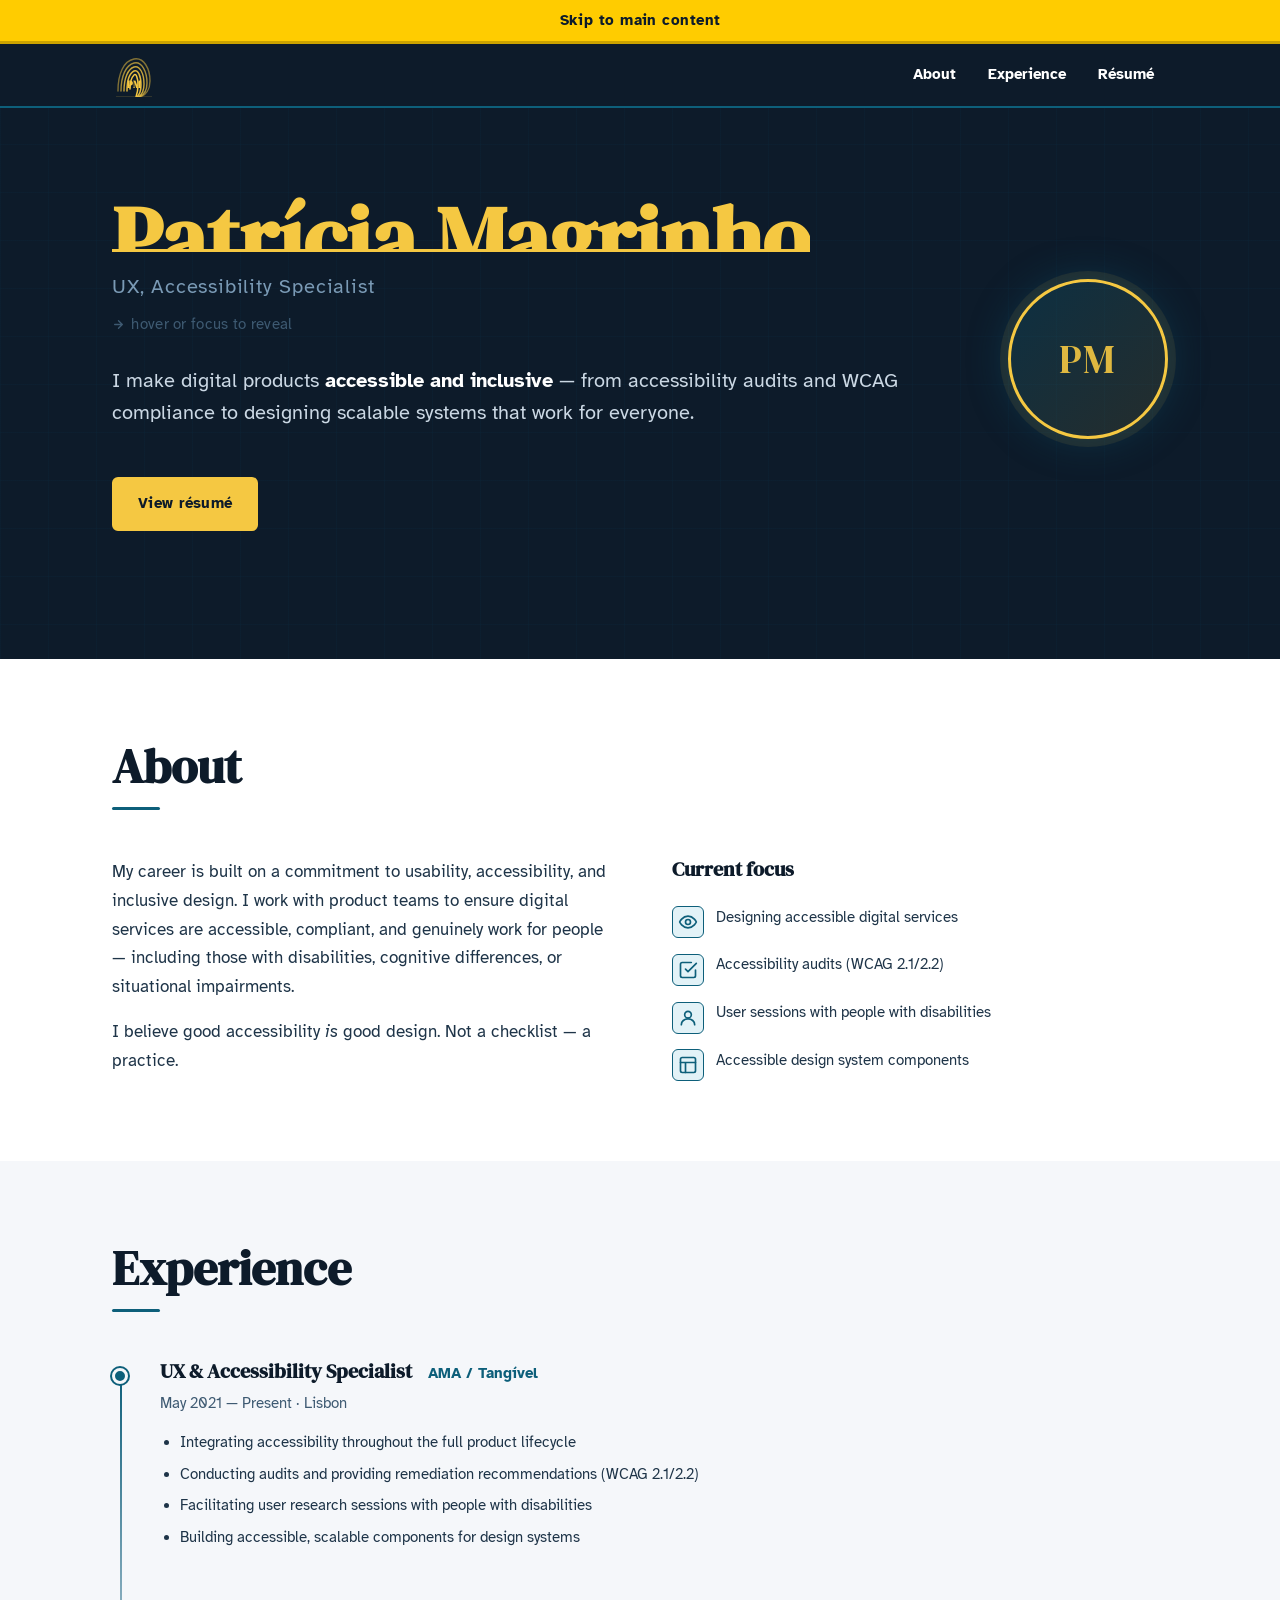
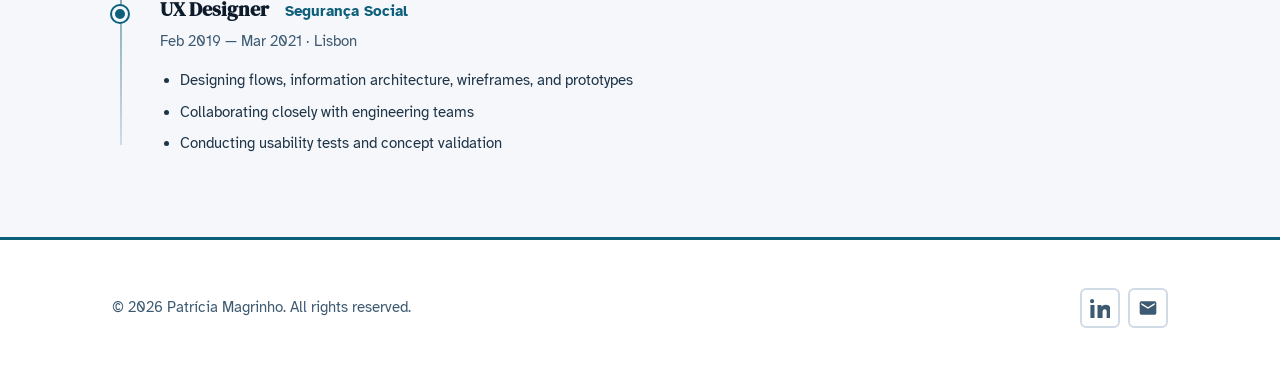
==== index.html @ ffebc5a1 "Initial commit" ====
<!doctype html>
<html lang="en">
<head>
  <meta charset="utf-8">
  <meta name="viewport" content="width=device-width, initial-scale=1">
  <meta name="description" content="Patrícia Magrinho — UX & Accessibility Specialist based in Lisbon, Portugal.">
  <meta name="author" content="Patrícia Magrinho">
  <title>Patrícia Magrinho — UX & Accessibility Specialist</title>
  <link rel="preconnect" href="https://fonts.googleapis.com">
  <link rel="preconnect" href="https://fonts.gstatic.com" crossorigin>
  <link href="https://fonts.googleapis.com/css2?family=Atkinson+Hyperlegible:ital,wght@0,400;0,700;1,400&family=DM+Serif+Display&display=swap" rel="stylesheet">
  <link rel="stylesheet" href="css/main.css">
</head>

<body>

  <!--
    SKIP LINK
  -->
  <a class="skip-link" href="#about">Skip to main content</a>

  <!--
    HEADER — top: var(--skip-h), directly below the skip link.
  -->
  <header class="site-header" role="banner">
    <div class="container header-inner">
      <a href="#top" class="header-logo" aria-label="Patrícia Magrinho — back to top">
        <svg aria-hidden="true" focusable="false" width="36" height="44" viewBox="0 0 36 44" fill="none" xmlns="http://www.w3.org/2000/svg">
          <!-- Fingerprint whorl rings, clipped to bottom half to suggest a fingertip -->
          <!-- Ring 1 — outermost -->
          <path d="M 2 38 C 2 20 8 8 18 6 C 28 4 34 16 34 28 C 34 36 30 42 24 44" stroke="#F5C842" stroke-width="1.4" stroke-linecap="round" fill="none" opacity="0.5"/>
          <!-- Ring 2 -->
          <path d="M 5 38 C 5 23 10 12 18 10 C 26 8 31 19 31 30 C 31 37 28 42 23 44" stroke="#F5C842" stroke-width="1.4" stroke-linecap="round" fill="none" opacity="0.65"/>
          <!-- Ring 3 -->
          <path d="M 8 38 C 8 25 12 16 18 14 C 24 12 28 21 28 31 C 28 37 26 42 22 44" stroke="#F5C842" stroke-width="1.4" stroke-linecap="round" fill="none" opacity="0.8"/>
          <!-- Ring 4 -->
          <path d="M 11 38 C 11 27 14 20 18 18 C 22 16 25 23 25 32 C 25 37 23 42 21 44" stroke="#F5C842" stroke-width="1.5" stroke-linecap="round" fill="none" opacity="0.9"/>
          <!-- Ring 5 — innermost -->
          <path d="M 14 36 C 14 30 16 24 18 22 C 20 20 22 25 22 32 C 22 37 21 41 20 44" stroke="#F5C842" stroke-width="1.5" stroke-linecap="round" fill="none"/>
          <!-- PM initials carved at the core -->
          <text x="18" y="35" text-anchor="middle" font-family="'DM Serif Display', Georgia, serif" font-size="10" font-weight="700" fill="#F5C842" letter-spacing="0.5">PM</text>
          <!-- Flat base line suggesting a fingertip edge -->
          <line x1="0" y1="44" x2="36" y2="44" stroke="#F5C842" stroke-width="1" opacity="0.3"/>
        </svg>
      </a>
      <nav aria-label="Main navigation">
        <ul role="list">
          <li><a href="#about">About</a></li>
          <li><a href="#experience">Experience</a></li>
          <li><a href="resume.html">Résumé</a></li>
        </ul>
      </nav>
    </div>
  </header>

  <main id="main" tabindex="-1">

    <section id="top" class="hero" aria-labelledby="hero-name-label">
      <div class="container hero-inner">
        <div class="hero-text">

          <div
            class="hero-name-group"
            id="hero-name-label"
            role="img"
            aria-label="Patrícia Magrinho"
            tabindex="0"
            onkeydown="if(event.key==='Enter'||event.key===' '){this.classList.toggle('expanded');event.preventDefault();}"
          >
            <div class="hero-name-wrapper">
              <h1 aria-hidden="true">Patrícia Magrinho</h1>
            </div>
          </div>

          <span class="hero-role" aria-hidden="true">UX, Accessibility Specialist</span>

          <p class="name-hint" aria-hidden="true">
            <svg width="13" height="13" viewBox="0 0 24 24" fill="none"
                 stroke="currentColor" stroke-width="2.5"
                 stroke-linecap="round" stroke-linejoin="round" aria-hidden="true">
              <path d="M5 12h14M12 5l7 7-7 7"/>
            </svg>
            hover or focus to reveal
          </p>

          <p class="hero-bio">
            I make digital products <strong>accessible and inclusive</strong> — from accessibility audits and WCAG compliance to designing scalable systems that work for everyone.
          </p>

          <div class="hero-actions">
            <a href="resume.html" class="btn btn-primary" target="_blank" rel="noopener">
              View résumé
              <span class="sr-only">(opens in a new tab)</span>
            </a>
          </div>
        </div>

        <div class="hero-portrait" aria-hidden="true">
          <div class="portrait-ring">
            <div class="portrait-initials">PM</div>
          </div>
        </div>
      </div>
    </section>

    <section id="about" class="section-about" aria-labelledby="about-title">
      <div class="container">
        <h2 id="about-title" class="section-title">About</h2>
        <div class="about-grid">
          <div class="about-text">
            <p>My career is built on a commitment to usability, accessibility, and inclusive design. I work with product teams to ensure digital services are accessible, compliant, and genuinely work for people — including those with disabilities, cognitive differences, or situational impairments.</p>
            <p>I believe good accessibility <em>is</em> good design. Not a checklist — a practice.</p>
          </div>
          <div class="about-focus">
            <h3>Current focus</h3>
            <ul role="list" class="focus-list">
              <li>
                <span class="focus-icon" aria-hidden="true">
                  <svg width="20" height="20" viewBox="0 0 24 24" fill="none" stroke="currentColor" stroke-width="2" stroke-linecap="round" stroke-linejoin="round"><path d="M2 12s3-7 10-7 10 7 10 7-3 7-10 7-10-7-10-7z"/><circle cx="12" cy="12" r="3"/></svg>
                </span>
                Designing accessible digital services
              </li>
              <li>
                <span class="focus-icon" aria-hidden="true">
                  <svg width="20" height="20" viewBox="0 0 24 24" fill="none" stroke="currentColor" stroke-width="2" stroke-linecap="round" stroke-linejoin="round"><path d="M9 11l3 3L22 4"/><path d="M21 12v7a2 2 0 01-2 2H5a2 2 0 01-2-2V5a2 2 0 012-2h11"/></svg>
                </span>
                Accessibility audits (WCAG 2.1/2.2)
              </li>
              <li>
                <span class="focus-icon" aria-hidden="true">
                  <svg width="20" height="20" viewBox="0 0 24 24" fill="none" stroke="currentColor" stroke-width="2" stroke-linecap="round" stroke-linejoin="round"><circle cx="12" cy="8" r="4"/><path d="M4 20c0-4 3.6-7 8-7s8 3 8 7"/></svg>
                </span>
                User sessions with people with disabilities
              </li>
              <li>
                <span class="focus-icon" aria-hidden="true">
                  <svg width="20" height="20" viewBox="0 0 24 24" fill="none" stroke="currentColor" stroke-width="2" stroke-linecap="round" stroke-linejoin="round"><rect x="3" y="3" width="18" height="18" rx="2"/><path d="M3 9h18M9 21V9"/></svg>
                </span>
                Accessible design system components
              </li>
            </ul>
          </div>
        </div>
      </div>
    </section>

    <section id="experience" class="section-experience" aria-labelledby="exp-title">
      <div class="container">
        <h2 id="exp-title" class="section-title">Experience</h2>
        <ol class="timeline" role="list">

          <li class="timeline-item">
            <div class="timeline-marker" aria-hidden="true"></div>
            <div class="timeline-content">
              <div class="timeline-header">
                <h3>UX &amp; Accessibility Specialist</h3>
                <span class="timeline-org">AMA / Tangível</span>
              </div>
              <p class="timeline-meta">
                <time datetime="2021-05">May 2021</time> — Present · Lisbon
              </p>
              <ul role="list" class="timeline-list">
                <li>Integrating accessibility throughout the full product lifecycle</li>
                <li>Conducting audits and providing remediation recommendations (WCAG 2.1/2.2)</li>
                <li>Facilitating user research sessions with people with disabilities</li>
                <li>Building accessible, scalable components for design systems</li>
              </ul>
            </div>
          </li>

          <li class="timeline-item">
            <div class="timeline-marker" aria-hidden="true"></div>
            <div class="timeline-content">
              <div class="timeline-header">
                <h3>UX Designer</h3>
                <span class="timeline-org">Segurança Social</span>
              </div>
              <p class="timeline-meta">
                <time datetime="2019-02">Feb 2019</time> — <time datetime="2021-03">Mar 2021</time> · Lisbon
              </p>
              <ul role="list" class="timeline-list">
                <li>Designing flows, information architecture, wireframes, and prototypes</li>
                <li>Collaborating closely with engineering teams</li>
                <li>Conducting usability tests and concept validation</li>
              </ul>
            </div>
          </li>

        </ol>
      </div>
    </section>

  </main>

  <footer class="site-footer" role="contentinfo">
    <div class="container footer-inner">
      <p>© 2026 Patrícia Magrinho. All rights reserved.</p>
      <nav class="social" aria-label="Social links">
        <a class="social-link"
           href="https://www.linkedin.com/in/pimagrinho/"
           target="_blank" rel="noopener"
           aria-label="LinkedIn (opens in a new tab)">
          <svg viewBox="0 0 24 24" width="20" height="20" aria-hidden="true" focusable="false">
            <path fill="currentColor" d="M4.98 3.5A2.5 2.5 0 1 1 0 3.5a2.5 2.5 0 0 1 4.98 0zM.5 8.5h4.9V24H.5zM9 8.5h4.7v2.1h.1c.7-1.3 2.4-2.6 4.9-2.6 5.2 0 6.2 3.4 6.2 7.7V24h-4.9v-6.8c0-1.6 0-3.7-2.3-3.7-2.3 0-2.6 1.8-2.6 3.6V24H9z"/>
          </svg>
        </a>
        <a class="social-link"
           href="mailto:pim.uxdesigner@gmail.com"
           aria-label="Send email to Patrícia">
          <svg viewBox="0 0 24 24" width="20" height="20" aria-hidden="true" focusable="false">
            <path fill="currentColor" d="M20 4H4a2 2 0 0 0-2 2v12a2 2 0 0 0 2 2h16a2 2 0 0 0 2-2V6a2 2 0 0 0-2-2Zm0 4-8 5L4 8V6l8 5 8-5v2Z"/>
          </svg>
        </a>
      </nav>
    </div>
  </footer>

  <script>
    (function () {
      var RATIO = 0.63;

      function init() {
        var group = document.querySelector('.hero-name-group');
        var h1    = document.querySelector('.hero-name-group h1');
        if (!group || !h1) return;

        var fullH = h1.getBoundingClientRect().height;
        if (fullH < 1) return; // fonts not rendered yet

        var clipH = Math.round(fullH * RATIO);

        group.style.setProperty('--name-full-h', Math.ceil(fullH) + 'px');

        // Only apply clip height if not already expanded
        if (!group.classList.contains('expanded') &&
            !group.matches(':hover') &&
            !group.matches(':focus-within')) {
          group.style.height = clipH + 'px';
        }

        // Update on hover/focus listeners to use exact values
        function expand() {
          group.style.height = Math.ceil(fullH) + 'px';
          group.style.borderBottomColor = 'transparent';
        }
        function collapse() {
          if (!group.classList.contains('expanded')) {
            group.style.height = clipH + 'px';
            group.style.borderBottomColor = '';
          }
        }

        group.addEventListener('mouseenter', expand);
        group.addEventListener('mouseleave', collapse);
        group.addEventListener('focusin',    expand);
        group.addEventListener('focusout',   collapse);
      }

      if (document.fonts && document.fonts.ready) {
        document.fonts.ready.then(init);
      } else {
        setTimeout(init, 250);
      }

      var timer;
      window.addEventListener('resize', function () {
        clearTimeout(timer);
        timer = setTimeout(init, 80);
      });
    })();
  </script>

</body>
</html>
---- css/main.css ----
:root {
      --font-body:    "Atkinson Hyperlegible", Georgia, serif;
      --font-display: "DM Serif Display", Georgia, serif;
      --ink-900:  #0D1B2A;
      --ink-700:  #1E3448;
      --ink-500:  #3E5A72;
      --ink-300:  #7A9AB5;
      --bg-white: #FFFFFF;
      --bg-100:   #F5F7FA;
      --bg-200:   #E8EDF3;
      --bg-300:   #D0DBE6;
      --accent:       #0D5F7A;
      --accent-hover: #0A4A5E;
      --accent-bg:    #E2F2F7;
      --gold:      #F5C842;
      --gold-dark: #C9A020;
      --focus-ring:      #FFCC00;
      --focus-ring-dark: #0D1B2A;
      --container-max: 72rem;
      --gutter: clamp(1.25rem, 5vw, 3rem);
      --space-xs: 0.5rem; --space-sm: 1rem; --space-md: 1.5rem;
      --space-lg: 3rem;   --space-xl: 5rem; --space-2xl: 8rem;
      --text-sm:   0.9375rem;
      --text-md:   1.0625rem;
      --text-lg:   1.25rem;
      --text-xl:   1.75rem;
      --text-2xl:  clamp(2rem, 5vw, 3rem);
      --text-hero: clamp(3rem, 9vw, 5.5rem);
      --radius-sm: 0.375rem;
      --radius-md: 0.75rem;
      --radius-lg: 1.25rem;
      --transition: 200ms ease;
      --skip-h:   2.75rem;   /* skip link height  */
      --header-h: 4rem;      /* nav header height */
      --chrome-h: calc(var(--skip-h) + var(--header-h)); /* total fixed top chrome */
    }


    /* Normalize override — ensure animation element is never affected
       by normalize.css resets on overflow, height, or display */
    .hero-name-group {
      overflow: hidden !important;
    }

    *, *::before, *::after { box-sizing: border-box; margin: 0; padding: 0; }

    html {
      scroll-behavior: smooth;
      scroll-padding-top: calc(var(--chrome-h) + 1.5rem);
      -webkit-text-size-adjust: 100%;
    }

    body {
      background-color: var(--bg-100);
      color: var(--ink-700);
      font-family: var(--font-body);
      font-size: var(--text-md);
      line-height: 1.7;
      -webkit-font-smoothing: antialiased;
    }

    img { max-width: 100%; height: auto; display: block; }
    p, li, blockquote { max-width: 65ch; }
    ul[role="list"], ol[role="list"] { list-style: none; }
    h1, h2, h3 { font-family: var(--font-display); color: var(--ink-900); line-height: 1.15; }

    /* FOCUS ----------------------------------------------------------- */
    :focus { outline: none; }
    :focus-visible {
      outline: 3px solid var(--focus-ring);
      outline-offset: 3px;
      border-radius: var(--radius-sm);
    }
    .hero :focus-visible,
    .site-header :focus-visible { outline-color: var(--focus-ring); }

    /* SR-ONLY ---------------------------------------------------------- */
    .sr-only {
      position: absolute !important; width: 1px !important; height: 1px !important;
      padding: 0 !important; margin: -1px !important; overflow: hidden !important;
      clip: rect(0,0,0,0) !important; clip-path: inset(50%) !important;
      white-space: nowrap !important; border: 0 !important;
    }

    /* CONTAINER -------------------------------------------------------- */
    .container { max-width: var(--container-max); margin-inline: auto; padding-inline: var(--gutter); }

    /* LINKS ------------------------------------------------------------ */
    a { color: var(--accent); text-decoration: underline; text-decoration-thickness: 2px; text-underline-offset: 0.2em; transition: color var(--transition); }
    a:hover { color: var(--accent-hover); }

    /* ================================================================
       SKIP LINK
       Always visible — fixed at top:0 of the viewport.
       The header sits below it at top: var(--skip-h).
       This matches the design: yellow bar on top, dark nav below.
    ================================================================ */
    .skip-link {
      position: fixed;
      top: 0;
      inset-inline: 0;
      z-index: 9999;
      height: var(--skip-h);
      display: flex;
      align-items: center;
      justify-content: center;
      background-color: var(--focus-ring);
      color: var(--focus-ring-dark);
      font-weight: 700;
      font-size: var(--text-sm);
      text-decoration: none;
      letter-spacing: 0.03em;
      border-bottom: 3px solid rgba(0,0,0,0.2);
    }
    .skip-link:hover { background-color: #FFD700; }
    .skip-link:focus-visible {
      outline: 3px solid var(--focus-ring-dark);
      outline-offset: -4px;
      border-radius: 0;
    }

    /* ================================================================
       HEADER — sits directly below the skip link
    ================================================================ */
    .site-header {
      position: fixed;
      top: var(--skip-h);      /* flush below the skip link, never overlapping */
      inset-inline: 0;
      height: var(--header-h);
      z-index: 1000;
      background-color: var(--ink-900);
      border-bottom: 2px solid var(--accent);
    }
    .header-inner { height: 100%; display: flex; align-items: center; justify-content: space-between; gap: 1rem; }
    .header-logo {
      display: flex;
      align-items: center;
      justify-content: center;
      text-decoration: none;
      flex-shrink: 0;
      padding: 0.25rem;
      border-radius: var(--radius-sm);
      transition: opacity var(--transition);
    }
    .header-logo:hover { opacity: 0.75; }
    .site-header nav ul { display: flex; gap: 0.25rem; list-style: none; flex-wrap: wrap; }
    .site-header nav a {
      color: #fff; text-decoration: none; font-weight: 700; font-size: var(--text-sm);
      padding: 0.4rem 0.75rem; border-radius: var(--radius-sm); border: 2px solid transparent;
      transition: background-color var(--transition), border-color var(--transition);
      min-height: 2.75rem; display: inline-flex; align-items: center;
    }
    .site-header nav a:hover { background-color: rgba(255,255,255,0.12); text-decoration: underline; text-decoration-thickness: 2px; }

    /* ================================================================
       HERO — padding-top clears both skip link AND header
    ================================================================ */
    .hero {
      background-color: var(--ink-900);
      color: #fff;
      padding-top: calc(var(--chrome-h) + var(--space-xl));
      padding-bottom: var(--space-2xl);
      overflow: hidden;
      position: relative;
    }
    .hero::before {
      content: '';
      position: absolute; inset: 0;
      background-image:
        linear-gradient(rgba(13,95,122,0.06) 1px, transparent 1px),
        linear-gradient(90deg, rgba(13,95,122,0.06) 1px, transparent 1px);
      background-size: 3rem 3rem;
      pointer-events: none;
    }
    .hero-inner {
      display: grid;
      grid-template-columns: 1fr auto;
      gap: clamp(2rem, 6vw, 6rem);
      align-items: center;
      position: relative;
    }

    /* ================================================================
       NAME REVEAL ANIMATION
       ─────────────────────────────────────────────────────────────────
       VISUAL (matches screenshot):
         · ~63% of the letter bodies visible (cap-height, no descenders)
         · Gold line sits flush at the bottom of the visible text
         · On hover/focus: full name slides down into view smoothly

       TECHNIQUE:
         · overflow:hidden + fixed pixel height on .hero-name-group
         · Height is set precisely by JS after font load:
             clip-height = h1.offsetHeight × 0.63
             full-height = h1.offsetHeight
         · The gold line is border-bottom on the group — always at
           the exact bottom edge, zero gap, no positioning needed
         · JS also re-runs on resize so clamp() sizes stay correct

       ACCESSIBILITY:
         · role="img" + aria-label on group = screen readers get
           the full name regardless of the clip state
         · h1 is aria-hidden so it's not read twice
         · tabindex="0" — keyboard focusable; Enter/Space = toggle
         · prefers-reduced-motion: height:auto, no animation, no border
         · forced-colors: full name always visible
    ================================================================ */
    .hero-name-group {
      display: inline-block;
      position: relative;
      overflow: hidden;
      cursor: default;
      height: 0.73em;
      border-bottom: 3px solid var(--gold);
      transition:
        height 580ms cubic-bezier(0.22, 1, 0.36, 1),
        border-bottom-color 220ms ease 80ms;
    }
    .hero-name-group:hover,
    .hero-name-group:focus-within,
    .hero-name-group.expanded {
      height: var(--name-full-h, 1.5em);
      border-bottom-color: transparent;
    }
    .hero-name-wrapper { display: block; }

    .hero h1 {
      font-size: var(--text-hero);
      color: var(--gold);
      white-space: nowrap;
      overflow: visible;
      line-height: 1.15;
      display: block;
    }

    .hero-role {
      display: block;
      font-family: var(--font-body);
      font-size: var(--text-lg);
      font-weight: 400;
      color: var(--ink-300);
      letter-spacing: 0.04em;
      margin-top: 0.5rem;
      white-space: nowrap;
    }

    .name-hint {
      display: inline-flex;
      align-items: center;
      gap: 0.4rem;
      font-size: var(--text-sm);
      color: var(--ink-500);
      margin-top: 0.5rem;
      letter-spacing: 0.02em;
      transition: opacity 300ms ease;
      pointer-events: none;
      user-select: none;
    }
    .hero-name-group:hover ~ .name-hint,
    .hero-name-group:focus-within ~ .name-hint,
    .hero-name-group.expanded ~ .name-hint { opacity: 0; }
    @keyframes nudge { 0%,100%{transform:translateX(0)} 50%{transform:translateX(5px)} }
    .name-hint svg { animation: nudge 1.8s ease-in-out infinite; }

    /* Hero rest */
    .hero-bio { color: #CBD8E4; font-size: var(--text-lg); line-height: 1.6; margin-top: var(--space-md); margin-bottom: var(--space-lg); }
    .hero-bio strong { color: #fff; }
    .hero-actions { display: flex; flex-wrap: wrap; gap: 1rem; align-items: center; }

    .btn {
      display: inline-flex; align-items: center; justify-content: center; gap: 0.5rem;
      padding: 0.75rem 1.5rem; border-radius: var(--radius-sm);
      font-family: var(--font-body); font-size: var(--text-sm); font-weight: 700;
      text-decoration: none; letter-spacing: 0.02em; cursor: pointer;
      min-height: 2.75rem; min-width: 44px; border: 2px solid transparent;
      transition: background-color var(--transition), color var(--transition), border-color var(--transition);
    }
    .btn-primary { background-color: var(--gold); color: var(--ink-900); border-color: var(--gold); }
    .btn-primary:hover { background-color: var(--gold-dark); border-color: var(--gold-dark); color: var(--ink-900); }
    .btn-secondary { background-color: transparent; color: #fff; border-color: rgba(255,255,255,0.4); }
    .btn-secondary:hover { background-color: rgba(255,255,255,0.1); border-color: #fff; color: #fff; }

    .hero-portrait { display: flex; align-items: center; justify-content: center; }
    .portrait-ring {
      width: 10rem; height: 10rem; border-radius: 50%; border: 3px solid var(--gold);
      display: flex; align-items: center; justify-content: center;
      background: linear-gradient(135deg, rgba(13,95,122,0.3), rgba(245,200,66,0.1));
      box-shadow: 0 0 0 8px rgba(245,200,66,0.08), 0 0 40px rgba(13,95,122,0.4);
      flex-shrink: 0;
    }
    .portrait-initials { font-family: var(--font-display); font-size: 2.5rem; color: var(--gold); letter-spacing: 0.04em; opacity: 0.9; }

    /* SECTIONS --------------------------------------------------------- */
    .section-about, .section-experience { padding-block: var(--space-xl); }
    .section-about      { background-color: var(--bg-white); }
    .section-experience { background-color: var(--bg-100); }

    .section-title {
      font-size: var(--text-2xl); color: var(--ink-900);
      margin-bottom: var(--space-lg); position: relative; padding-bottom: var(--space-sm);
    }
    .section-title::after {
      content: ''; position: absolute; bottom: 0; left: 0;
      width: 3rem; height: 3px; background-color: var(--accent); border-radius: 2px;
    }

    /* ABOUT ------------------------------------------------------------ */
    .about-grid { display: grid; grid-template-columns: 1fr 1fr; gap: clamp(2rem, 5vw, 5rem); align-items: start; }
    .about-text p + p { margin-top: var(--space-sm); }
    .about-focus h3 { font-size: var(--text-lg); color: var(--ink-900); margin-bottom: var(--space-md); }
    .focus-list { display: flex; flex-direction: column; gap: 0.875rem; }
    .focus-list li { display: flex; align-items: flex-start; gap: 0.75rem; font-size: var(--text-sm); color: var(--ink-700); max-width: none; }
    .focus-icon {
      width: 2rem; height: 2rem; background-color: var(--accent-bg); color: var(--accent);
      border-radius: var(--radius-sm); border: 1.5px solid var(--accent);
      display: flex; align-items: center; justify-content: center; flex-shrink: 0; margin-top: 0.1rem;
    }

    /* TIMELINE --------------------------------------------------------- */
    .timeline { display: flex; flex-direction: column; position: relative; padding-left: 2rem; }
    .timeline::before {
      content: ''; position: absolute; left: 0.5rem; top: 0.75rem; bottom: 0.75rem;
      width: 2px; background: linear-gradient(to bottom, var(--accent), var(--bg-300));
    }
    .timeline-item { position: relative; padding-bottom: var(--space-lg); }
    .timeline-item:last-child { padding-bottom: 0; }
    .timeline-marker {
      position: absolute; left: calc(-2rem + 0.5rem - 0.5rem); top: 0.5rem;
      width: 1rem; height: 1rem; border-radius: 50%;
      background-color: var(--accent); border: 3px solid var(--bg-100); box-shadow: 0 0 0 2px var(--accent);
    }
    .timeline-content { padding-left: 1rem; }
    .timeline-header { display: flex; align-items: baseline; flex-wrap: wrap; gap: 0.5rem 1rem; margin-bottom: 0.25rem; }
    .timeline-header h3 { font-size: var(--text-lg); color: var(--ink-900); }
    .timeline-org { font-size: var(--text-sm); color: var(--accent); font-weight: 700; font-family: var(--font-body); }
    .timeline-meta { font-size: var(--text-sm); color: var(--ink-500); margin-bottom: 0.875rem; max-width: none; }
    .timeline-list { padding-left: 1.25rem; display: flex; flex-direction: column; gap: 0.375rem; }
    .timeline-list li { list-style: disc; font-size: var(--text-sm); color: var(--ink-700); max-width: 60ch; }

    /* FOOTER ----------------------------------------------------------- */
    .site-footer {
      background-color: var(--bg-white); color: var(--ink-500);
      padding-block: var(--space-lg); border-top: 3px solid var(--accent);
    }
    .footer-inner { display: flex; flex-wrap: wrap; justify-content: space-between; align-items: center; gap: var(--space-sm); }
    .site-footer p { font-size: var(--text-sm); max-width: none; }
    .social { display: flex; gap: 0.5rem; align-items: center; }
    .social-link {
      display: flex; align-items: center; justify-content: center;
      width: 2.5rem; height: 2.5rem; border-radius: var(--radius-sm);
      color: var(--ink-500); border: 2px solid var(--bg-300); text-decoration: none;
      transition: color var(--transition), border-color var(--transition), background-color var(--transition);
    }
    .social-link:hover { color: var(--bg-white); border-color: var(--accent); background-color: var(--accent); }

    /* RESPONSIVE ------------------------------------------------------- */
    @media (max-width: 768px) {
      .hero-inner { grid-template-columns: 1fr; gap: var(--space-md); }
      .hero-portrait { order: -1; }
      .portrait-ring { width: 7rem; height: 7rem; }
      .portrait-initials { font-size: 1.75rem; }
      .about-grid { grid-template-columns: 1fr; }
      .site-header nav a { font-size: 0.8125rem; padding: 0.35rem 0.5rem; }
      .timeline { padding-left: 1.5rem; }
    }
    @media (max-width: 480px) {
      .hero-actions { flex-direction: column; align-items: stretch; }
      .btn { text-align: center; justify-content: center; }
      .site-header nav ul { gap: 0; }
      .footer-inner { flex-direction: column; text-align: center; }
      .social { justify-content: center; }
    }

    /* REDUCED MOTION --------------------------------------------------- */
    @media (prefers-reduced-motion: reduce) {
      html { scroll-behavior: auto; }
      *, *::before, *::after {
        animation-duration: 0.01ms !important;
        animation-iteration-count: 1 !important;
        transition-duration: 0.01ms !important;
        scroll-behavior: auto !important;
      }
      .hero-name-group {
        height: auto !important;
        overflow: visible !important;
        border-bottom-color: transparent !important;
      }
      .name-hint { display: none !important; }
    }

    /* FORCED COLORS ---------------------------------------------------- */
    @media (forced-colors: active) {
      .btn-primary, .btn-secondary { border: 2px solid ButtonText; forced-color-adjust: none; }
      .skip-link { forced-color-adjust: none; background-color: Highlight; color: HighlightText; }
      .timeline-marker { forced-color-adjust: none; background-color: Highlight; }
      .focus-icon { forced-color-adjust: none; border: 2px solid ButtonText; }
      .hero-name-group {
        height: auto !important; overflow: visible !important;
        border-bottom: none !important;
      }
    }

    /* PRINT ------------------------------------------------------------ */
    @media print {
      .skip-link, .site-header, .hero-actions, .portrait-ring, .name-hint { display: none !important; }
      body { background: #fff; color: #000; font-size: 11pt; }
      h1, h2, h3 { color: #000; }
      a { color: #000; text-decoration: underline; }
      a[href]::after { content: " (" attr(href) ")"; font-size: 9pt; color: #444; }
      a[href^="#"]::after, a[href^="tel:"]::after { content: ""; }
      .hero { background: #f5f5f5; color: #000; padding-top: 1rem; }
      .hero h1 { color: #000; white-space: normal; }
      .hero-name-group { height: auto !important; overflow: visible !important; border-bottom: none !important; }
      .section-about, .section-experience { padding-block: 1.5rem; }
      .timeline-item { break-inside: avoid; }
    }
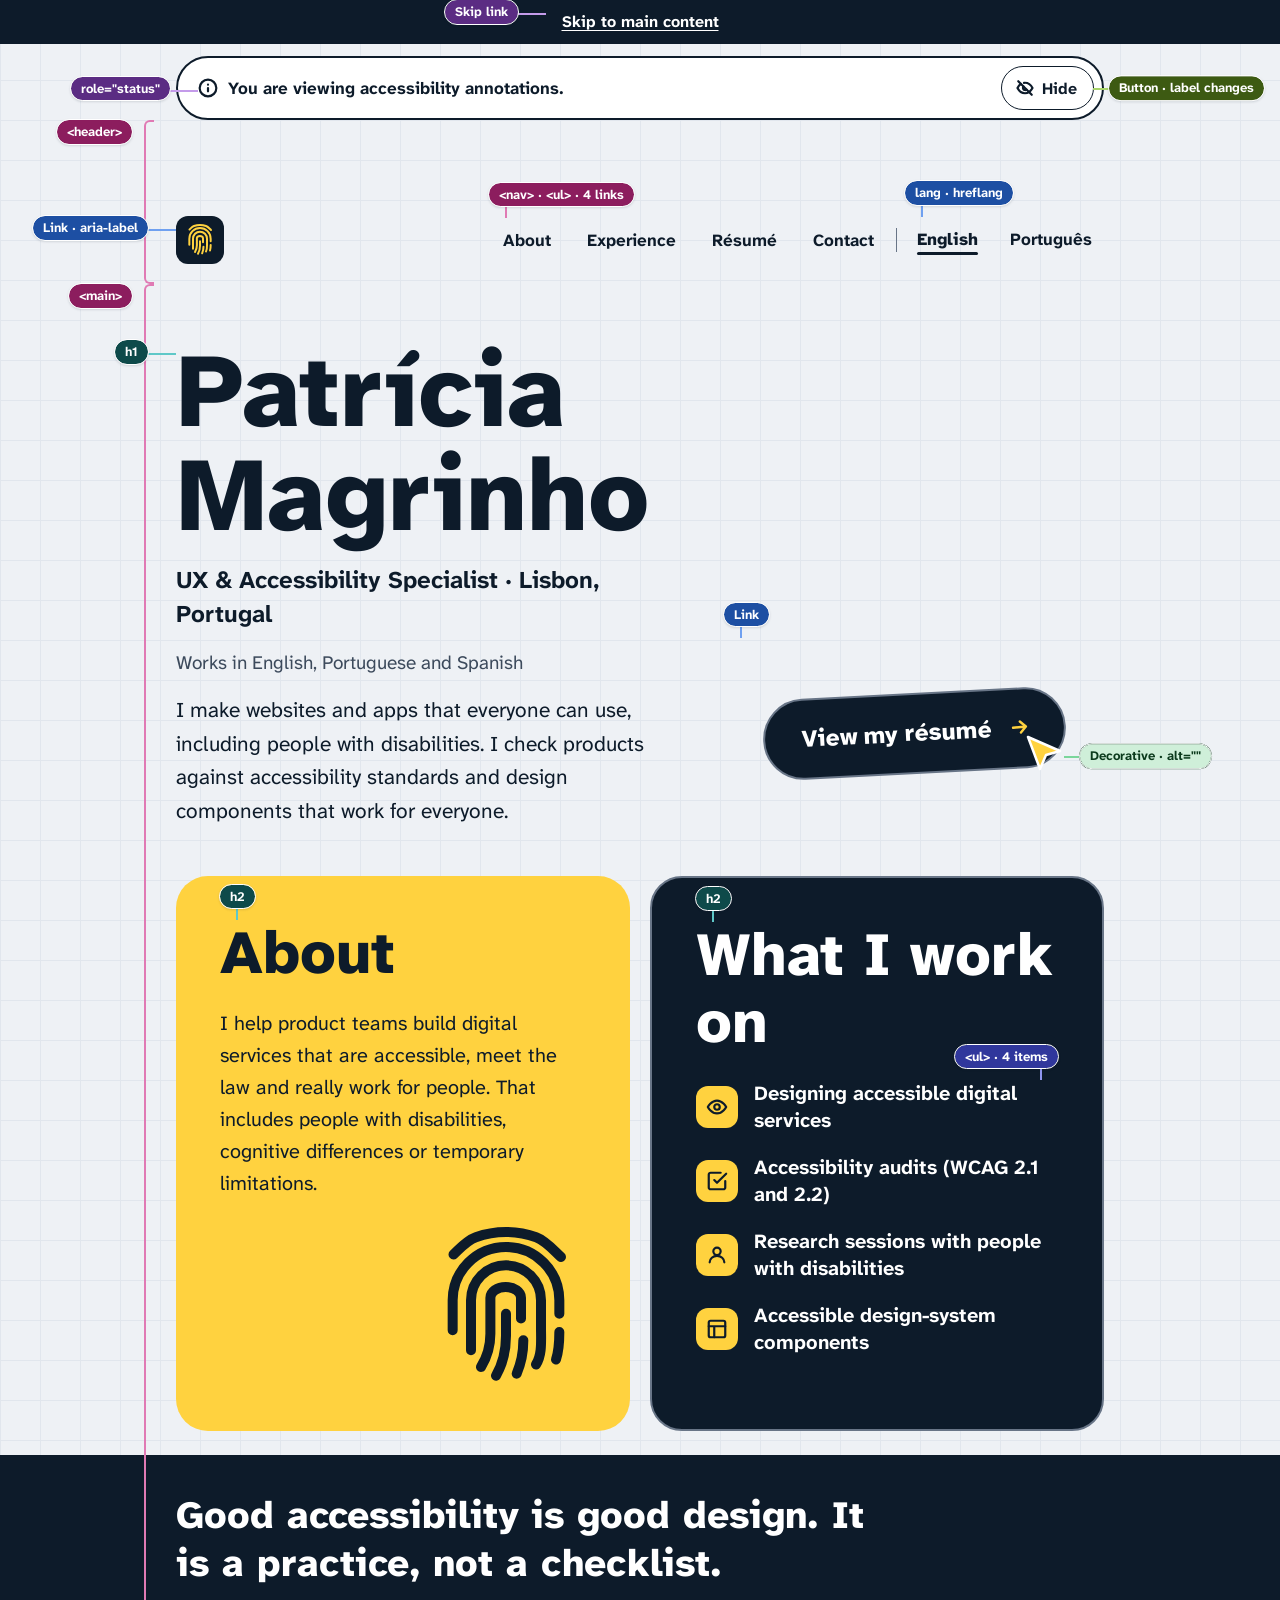
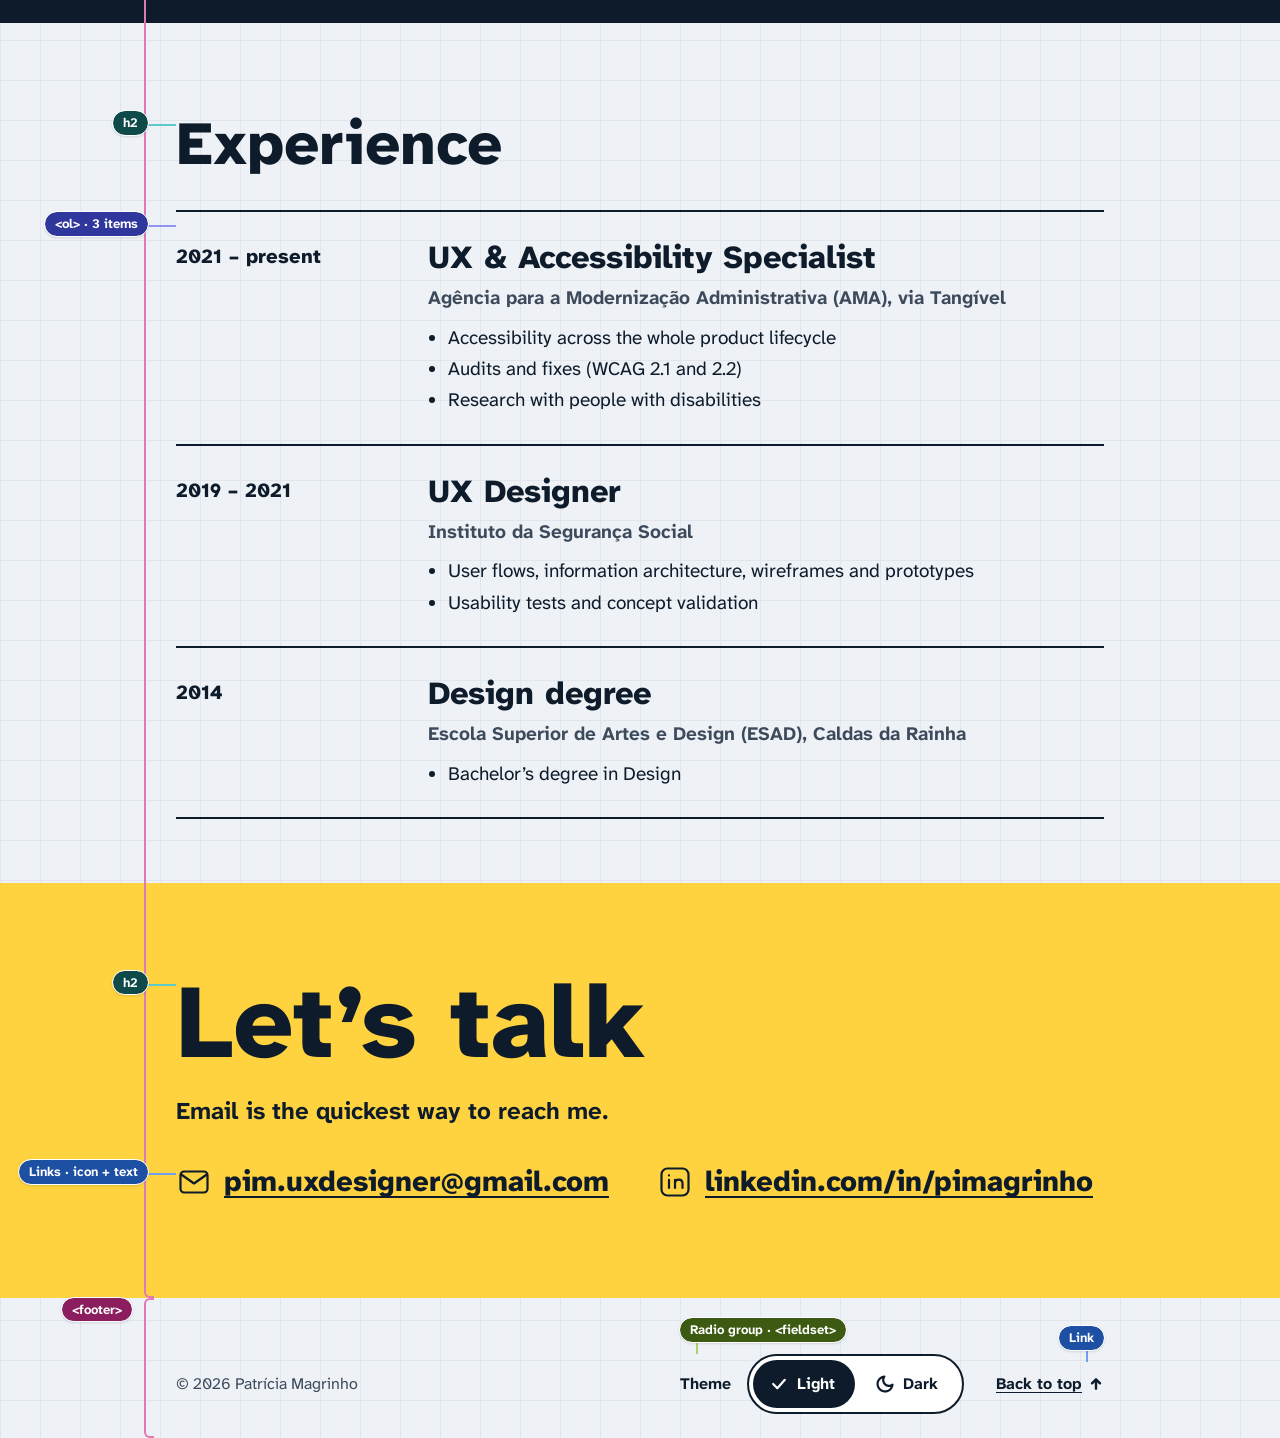
==== commit a450ca98: "Página v2.2 B (azul e amarelo) com anotações de acessibilidade - index.html (EN) e pt/index.html (pt" ====
--- a/index.html
+++ b/index.html
@@ -1,274 +1,142 @@
-<!doctype html>
-<html lang="en">
+<!DOCTYPE html>
+<html lang="en" data-theme="light">
 <head>
   <meta charset="utf-8">
   <meta name="viewport" content="width=device-width, initial-scale=1">
-  <meta name="description" content="Patrícia Magrinho — UX & Accessibility Specialist based in Lisbon, Portugal.">
-  <meta name="author" content="Patrícia Magrinho">
-  <title>Patrícia Magrinho — UX & Accessibility Specialist</title>
-  <link rel="preconnect" href="https://fonts.googleapis.com">
-  <link rel="preconnect" href="https://fonts.gstatic.com" crossorigin>
-  <link href="https://fonts.googleapis.com/css2?family=Atkinson+Hyperlegible:ital,wght@0,400;0,700;1,400&family=DM+Serif+Display&display=swap" rel="stylesheet">
-  <link rel="stylesheet" href="css/main.css">
+  <title>Patrícia Magrinho — UX &amp; Accessibility Specialist</title>
+  <meta name="description" content="Patrícia Magrinho, UX and accessibility specialist in Lisbon. Accessible digital services, WCAG audits and research with people with disabilities.">
+  <meta name="color-scheme" content="light dark">
+  <link rel="canonical" href="https://pim-accessibility.github.io/pim.accessibility/">
+  <link rel="alternate" hreflang="en" href="https://pim-accessibility.github.io/pim.accessibility/">
+  <link rel="alternate" hreflang="pt-PT" href="https://pim-accessibility.github.io/pim.accessibility/pt/">
+  <link rel="alternate" hreflang="x-default" href="https://pim-accessibility.github.io/pim.accessibility/">
+  <link rel="icon" href="favicon.ico">
+  <link rel="preload" href="assets/fonts/atkinson-hyperlegible-next-latin-400-normal.woff2" as="font" type="font/woff2" crossorigin>
+  <link rel="preload" href="assets/fonts/atkinson-hyperlegible-next-latin-800-normal.woff2" as="font" type="font/woff2" crossorigin>
+  <script>(function(){var d=document.documentElement;d.classList.add('js');function g(k){try{return localStorage.getItem(k)}catch(e){return null}}var m=window.matchMedia||function(){return{matches:false}};var t=g('pim-theme');if(t!=='light'&&t!=='dark')t=m('(prefers-color-scheme: dark)').matches?'dark':'light';d.setAttribute('data-theme',t);var a=g('pim-annotations');if(a?a==='on':m('(min-width: 80em)').matches)d.classList.add('anno-on');})();</script>
+  <link rel="stylesheet" href="css/site.css">
+  <script src="js/site.js" defer></script>
 </head>
+<body>
+  <div class="skip-bar on-ink" id="top">
+    <a href="#main" class="anno-skip" data-a11y="Skip link" data-a11y-t="note">Skip to main content</a>
+  </div>
 
-<body>
+  <div class="anno-row wrap">
+    <div class="anno-pill">
+      <p class="anno-msg" data-a11y="role=&quot;status&quot;" data-a11y-t="note" data-a11y-sm="-"><span class="icon i-info" aria-hidden="true"></span><span id="anno-status" role="status" data-on="You are viewing accessibility annotations." data-off="Accessibility annotations are hidden.">You are viewing accessibility annotations.</span></p>
+      <button type="button" class="anno-btn" id="anno-toggle" data-hide="Hide" data-show="Show" data-a11y="Button · label changes" data-a11y-t="button" data-a11y-pos="end" data-a11y-sm="-"><span class="icon i-eye-off" aria-hidden="true"></span><span class="icon i-eye" aria-hidden="true"></span><span><span class="anno-verb">Hide</span><span class="anno-rest"> accessibility annotations</span></span></button>
+    </div>
+  </div>
 
-  <!--
-    SKIP LINK
-  -->
-  <a class="skip-link" href="#about">Skip to main content</a>
-
-  <!--
-    HEADER — top: var(--skip-h), directly below the skip link.
-  -->
-  <header class="site-header" role="banner">
-    <div class="container header-inner">
-      <a href="#top" class="header-logo" aria-label="Patrícia Magrinho — back to top">
-        <svg aria-hidden="true" focusable="false" width="36" height="44" viewBox="0 0 36 44" fill="none" xmlns="http://www.w3.org/2000/svg">
-          <!-- Fingerprint whorl rings, clipped to bottom half to suggest a fingertip -->
-          <!-- Ring 1 — outermost -->
-          <path d="M 2 38 C 2 20 8 8 18 6 C 28 4 34 16 34 28 C 34 36 30 42 24 44" stroke="#F5C842" stroke-width="1.4" stroke-linecap="round" fill="none" opacity="0.5"/>
-          <!-- Ring 2 -->
-          <path d="M 5 38 C 5 23 10 12 18 10 C 26 8 31 19 31 30 C 31 37 28 42 23 44" stroke="#F5C842" stroke-width="1.4" stroke-linecap="round" fill="none" opacity="0.65"/>
-          <!-- Ring 3 -->
-          <path d="M 8 38 C 8 25 12 16 18 14 C 24 12 28 21 28 31 C 28 37 26 42 22 44" stroke="#F5C842" stroke-width="1.4" stroke-linecap="round" fill="none" opacity="0.8"/>
-          <!-- Ring 4 -->
-          <path d="M 11 38 C 11 27 14 20 18 18 C 22 16 25 23 25 32 C 25 37 23 42 21 44" stroke="#F5C842" stroke-width="1.5" stroke-linecap="round" fill="none" opacity="0.9"/>
-          <!-- Ring 5 — innermost -->
-          <path d="M 14 36 C 14 30 16 24 18 22 C 20 20 22 25 22 32 C 22 37 21 41 20 44" stroke="#F5C842" stroke-width="1.5" stroke-linecap="round" fill="none"/>
-          <!-- PM initials carved at the core -->
-          <text x="18" y="35" text-anchor="middle" font-family="'DM Serif Display', Georgia, serif" font-size="10" font-weight="700" fill="#F5C842" letter-spacing="0.5">PM</text>
-          <!-- Flat base line suggesting a fingertip edge -->
-          <line x1="0" y1="44" x2="36" y2="44" stroke="#F5C842" stroke-width="1" opacity="0.3"/>
-        </svg>
-      </a>
-      <nav aria-label="Main navigation">
-        <ul role="list">
+  <header class="site-header wrap" data-a11y="&lt;header&gt;" data-a11y-t="landmark" data-a11y-pos="bleed">
+    <a class="logo" href="./" aria-label="Patrícia’s portfolio — home" data-a11y="Link · aria-label" data-a11y-t="link" data-a11y-sm="-"><span class="logo-badge"><img src="assets/icons/fingerprint.svg" width="32" height="32" alt=""></span></a>
+    <div class="header-navs">
+      <nav aria-label="Main" data-a11y="&lt;nav&gt; · &lt;ul&gt; · 4 links" data-a11y-t="landmark" data-a11y-pos="top">
+        <ul class="nav-list">
           <li><a href="#about">About</a></li>
           <li><a href="#experience">Experience</a></li>
-          <li><a href="resume.html">Résumé</a></li>
+          <li><a href="resume.html" hreflang="pt-PT">Résumé</a></li>
+          <li><a href="#contact">Contact</a></li>
+        </ul>
+      </nav>
+      <span class="header-sep" aria-hidden="true"></span>
+      <nav aria-label="Language" data-a11y="lang · hreflang" data-a11y-t="link" data-a11y-pos="top" data-a11y-sm="-">
+        <ul class="lang-list">
+          <li><a href="./" hreflang="en" lang="en" aria-current="page">English</a></li>
+          <li><a href="pt/" hreflang="pt-PT" lang="pt-PT">Português</a></li>
         </ul>
       </nav>
     </div>
   </header>
 
-  <main id="main" tabindex="-1">
+  <main id="main" tabindex="-1" data-a11y="&lt;main&gt;" data-a11y-t="landmark" data-a11y-pos="bleed" data-a11y-sm="-">
+    <div class="hero wrap">
+      <div class="hero-intro">
+        <h1 data-a11y="h1" data-a11y-t="heading">Patrícia Magrinho</h1>
+        <p class="role">UX &amp; Accessibility Specialist · Lisbon, Portugal</p>
+        <p class="langs">Works in English, Portuguese and Spanish</p>
+        <p class="bio">I make websites and apps that everyone can use, including people with disabilities. I check products against accessibility standards and design components that work for everyone.</p>
+      </div>
+      <div class="cta-area" data-a11y="Link" data-a11y-t="link" data-a11y-pos="top">
+        <a class="cta" hreflang="pt-PT" href="resume.html">View my résumé<span class="icon i-arrow" aria-hidden="true"></span></a>
+        <span class="cta-cursor" data-a11y="Decorative · alt=&quot;&quot;" data-a11y-t="image" data-a11y-pos="end" data-a11y-sm="-"><img src="assets/icons/cursor.svg" width="40" height="44" alt=""></span>
+      </div>
+    </div>
 
-    <section id="top" class="hero" aria-labelledby="hero-name-label">
-      <div class="container hero-inner">
-        <div class="hero-text">
+    <div class="cards wrap">
+      <section class="card card-about on-accent" aria-labelledby="about">
+        <h2 id="about" data-a11y="h2" data-a11y-t="heading" data-a11y-pos="top">About</h2>
+        <p>I help product teams build digital services that are accessible, meet the law and really work for people. That includes people with disabilities, cognitive differences or temporary limitations.</p>
+        <span class="icon i-fingerprint about-mark" aria-hidden="true"></span>
+      </section>
+      <section class="card card-work on-ink" aria-labelledby="work">
+        <h2 id="work" data-a11y="h2" data-a11y-t="heading" data-a11y-pos="top">What I work on</h2>
+        <ul class="work-list" data-a11y="&lt;ul&gt; · 4 items" data-a11y-t="list" data-a11y-pos="top-end">
+          <li><span class="work-ico"><span class="icon i-eye" aria-hidden="true"></span></span>Designing accessible digital services</li>
+          <li><span class="work-ico"><span class="icon i-check-sq" aria-hidden="true"></span></span>Accessibility audits (WCAG 2.1 and 2.2)</li>
+          <li><span class="work-ico"><span class="icon i-person" aria-hidden="true"></span></span>Research sessions with people with disabilities</li>
+          <li><span class="work-ico"><span class="icon i-grid" aria-hidden="true"></span></span>Accessible design-system components</li>
+        </ul>
+      </section>
+    </div>
 
-          <div
-            class="hero-name-group"
-            id="hero-name-label"
-            role="img"
-            aria-label="Patrícia Magrinho"
-            tabindex="0"
-            onkeydown="if(event.key==='Enter'||event.key===' '){this.classList.toggle('expanded');event.preventDefault();}"
-          >
-            <div class="hero-name-wrapper">
-              <h1 aria-hidden="true">Patrícia Magrinho</h1>
-            </div>
+    <div class="statement on-ink">
+      <p class="wrap">Good accessibility is good design. It is a practice, not a checklist.</p>
+    </div>
+
+    <section class="experience wrap" aria-labelledby="experience">
+      <h2 id="experience" data-a11y="h2" data-a11y-t="heading">Experience</h2>
+      <ol class="timeline" data-a11y="&lt;ol&gt; · 3 items" data-a11y-t="list">
+        <li>
+          <p class="year">2021 – present</p>
+          <div class="job">
+            <h3>UX &amp; Accessibility Specialist</h3>
+            <p class="org">Agência para a Modernização Administrativa (AMA), via Tangível</p>
+            <ul><li>Accessibility across the whole product lifecycle</li><li>Audits and fixes (WCAG 2.1 and 2.2)</li><li>Research with people with disabilities</li></ul>
           </div>
-
-          <span class="hero-role" aria-hidden="true">UX, Accessibility Specialist</span>
-
-          <p class="name-hint" aria-hidden="true">
-            <svg width="13" height="13" viewBox="0 0 24 24" fill="none"
-                 stroke="currentColor" stroke-width="2.5"
-                 stroke-linecap="round" stroke-linejoin="round" aria-hidden="true">
-              <path d="M5 12h14M12 5l7 7-7 7"/>
-            </svg>
-            hover or focus to reveal
-          </p>
-
-          <p class="hero-bio">
-            I make digital products <strong>accessible and inclusive</strong> — from accessibility audits and WCAG compliance to designing scalable systems that work for everyone.
-          </p>
-
-          <div class="hero-actions">
-            <a href="resume.html" class="btn btn-primary" target="_blank" rel="noopener">
-              View résumé
-              <span class="sr-only">(opens in a new tab)</span>
-            </a>
+        </li>
+        <li>
+          <p class="year">2019 – 2021</p>
+          <div class="job">
+            <h3>UX Designer</h3>
+            <p class="org">Instituto da Segurança Social</p>
+            <ul><li>User flows, information architecture, wireframes and prototypes</li><li>Usability tests and concept validation</li></ul>
           </div>
-        </div>
-
-        <div class="hero-portrait" aria-hidden="true">
-          <div class="portrait-ring">
-            <div class="portrait-initials">PM</div>
+        </li>
+        <li>
+          <p class="year">2014</p>
+          <div class="job">
+            <h3>Design degree</h3>
+            <p class="org">Escola Superior de Artes e Design (ESAD), Caldas da Rainha</p>
+            <ul><li>Bachelor’s degree in Design</li></ul>
           </div>
-        </div>
-      </div>
+        </li>
+      </ol>
     </section>
 
-    <section id="about" class="section-about" aria-labelledby="about-title">
-      <div class="container">
-        <h2 id="about-title" class="section-title">About</h2>
-        <div class="about-grid">
-          <div class="about-text">
-            <p>My career is built on a commitment to usability, accessibility, and inclusive design. I work with product teams to ensure digital services are accessible, compliant, and genuinely work for people — including those with disabilities, cognitive differences, or situational impairments.</p>
-            <p>I believe good accessibility <em>is</em> good design. Not a checklist — a practice.</p>
-          </div>
-          <div class="about-focus">
-            <h3>Current focus</h3>
-            <ul role="list" class="focus-list">
-              <li>
-                <span class="focus-icon" aria-hidden="true">
-                  <svg width="20" height="20" viewBox="0 0 24 24" fill="none" stroke="currentColor" stroke-width="2" stroke-linecap="round" stroke-linejoin="round"><path d="M2 12s3-7 10-7 10 7 10 7-3 7-10 7-10-7-10-7z"/><circle cx="12" cy="12" r="3"/></svg>
-                </span>
-                Designing accessible digital services
-              </li>
-              <li>
-                <span class="focus-icon" aria-hidden="true">
-                  <svg width="20" height="20" viewBox="0 0 24 24" fill="none" stroke="currentColor" stroke-width="2" stroke-linecap="round" stroke-linejoin="round"><path d="M9 11l3 3L22 4"/><path d="M21 12v7a2 2 0 01-2 2H5a2 2 0 01-2-2V5a2 2 0 012-2h11"/></svg>
-                </span>
-                Accessibility audits (WCAG 2.1/2.2)
-              </li>
-              <li>
-                <span class="focus-icon" aria-hidden="true">
-                  <svg width="20" height="20" viewBox="0 0 24 24" fill="none" stroke="currentColor" stroke-width="2" stroke-linecap="round" stroke-linejoin="round"><circle cx="12" cy="8" r="4"/><path d="M4 20c0-4 3.6-7 8-7s8 3 8 7"/></svg>
-                </span>
-                User sessions with people with disabilities
-              </li>
-              <li>
-                <span class="focus-icon" aria-hidden="true">
-                  <svg width="20" height="20" viewBox="0 0 24 24" fill="none" stroke="currentColor" stroke-width="2" stroke-linecap="round" stroke-linejoin="round"><rect x="3" y="3" width="18" height="18" rx="2"/><path d="M3 9h18M9 21V9"/></svg>
-                </span>
-                Accessible design system components
-              </li>
-            </ul>
-          </div>
-        </div>
-      </div>
+    <section class="contact wrap on-accent" aria-labelledby="contact">
+      <h2 id="contact" data-a11y="h2" data-a11y-t="heading">Let’s talk</h2>
+      <p class="lead">Email is the quickest way to reach me.</p>
+      <ul class="contact-links" data-a11y="Links · icon + text" data-a11y-t="link">
+        <li><a href="mailto:pim.uxdesigner@gmail.com"><span class="icon i-mail" aria-hidden="true"></span>pim.uxdesigner@gmail.com</a></li>
+        <li><a href="https://www.linkedin.com/in/pimagrinho/" lang="en"><span class="icon i-linkedin" aria-hidden="true"></span>linkedin.com/in/pimagrinho</a></li>
+      </ul>
     </section>
-
-    <section id="experience" class="section-experience" aria-labelledby="exp-title">
-      <div class="container">
-        <h2 id="exp-title" class="section-title">Experience</h2>
-        <ol class="timeline" role="list">
-
-          <li class="timeline-item">
-            <div class="timeline-marker" aria-hidden="true"></div>
-            <div class="timeline-content">
-              <div class="timeline-header">
-                <h3>UX &amp; Accessibility Specialist</h3>
-                <span class="timeline-org">AMA / Tangível</span>
-              </div>
-              <p class="timeline-meta">
-                <time datetime="2021-05">May 2021</time> — Present · Lisbon
-              </p>
-              <ul role="list" class="timeline-list">
-                <li>Integrating accessibility throughout the full product lifecycle</li>
-                <li>Conducting audits and providing remediation recommendations (WCAG 2.1/2.2)</li>
-                <li>Facilitating user research sessions with people with disabilities</li>
-                <li>Building accessible, scalable components for design systems</li>
-              </ul>
-            </div>
-          </li>
-
-          <li class="timeline-item">
-            <div class="timeline-marker" aria-hidden="true"></div>
-            <div class="timeline-content">
-              <div class="timeline-header">
-                <h3>UX Designer</h3>
-                <span class="timeline-org">Segurança Social</span>
-              </div>
-              <p class="timeline-meta">
-                <time datetime="2019-02">Feb 2019</time> — <time datetime="2021-03">Mar 2021</time> · Lisbon
-              </p>
-              <ul role="list" class="timeline-list">
-                <li>Designing flows, information architecture, wireframes, and prototypes</li>
-                <li>Collaborating closely with engineering teams</li>
-                <li>Conducting usability tests and concept validation</li>
-              </ul>
-            </div>
-          </li>
-
-        </ol>
-      </div>
-    </section>
-
   </main>
 
-  <footer class="site-footer" role="contentinfo">
-    <div class="container footer-inner">
-      <p>© 2026 Patrícia Magrinho. All rights reserved.</p>
-      <nav class="social" aria-label="Social links">
-        <a class="social-link"
-           href="https://www.linkedin.com/in/pimagrinho/"
-           target="_blank" rel="noopener"
-           aria-label="LinkedIn (opens in a new tab)">
-          <svg viewBox="0 0 24 24" width="20" height="20" aria-hidden="true" focusable="false">
-            <path fill="currentColor" d="M4.98 3.5A2.5 2.5 0 1 1 0 3.5a2.5 2.5 0 0 1 4.98 0zM.5 8.5h4.9V24H.5zM9 8.5h4.7v2.1h.1c.7-1.3 2.4-2.6 4.9-2.6 5.2 0 6.2 3.4 6.2 7.7V24h-4.9v-6.8c0-1.6 0-3.7-2.3-3.7-2.3 0-2.6 1.8-2.6 3.6V24H9z"/>
-          </svg>
-        </a>
-        <a class="social-link"
-           href="mailto:pim.uxdesigner@gmail.com"
-           aria-label="Send email to Patrícia">
-          <svg viewBox="0 0 24 24" width="20" height="20" aria-hidden="true" focusable="false">
-            <path fill="currentColor" d="M20 4H4a2 2 0 0 0-2 2v12a2 2 0 0 0 2 2h16a2 2 0 0 0 2-2V6a2 2 0 0 0-2-2Zm0 4-8 5L4 8V6l8 5 8-5v2Z"/>
-          </svg>
-        </a>
-      </nav>
+  <footer class="site-footer wrap" data-a11y="&lt;footer&gt;" data-a11y-t="landmark" data-a11y-pos="bleed">
+    <p class="copy">© 2026 Patrícia Magrinho</p>
+    <div class="footer-tools">
+      <fieldset class="theme" data-a11y="Radio group · &lt;fieldset&gt;" data-a11y-t="button" data-a11y-pos="top">
+        <legend>Theme</legend>
+        <div class="theme-options">
+          <label class="theme-opt"><input type="radio" name="theme" value="light"><span class="icon i-check" aria-hidden="true"></span><span class="icon i-sun" aria-hidden="true"></span>Light</label>
+          <label class="theme-opt"><input type="radio" name="theme" value="dark"><span class="icon i-check" aria-hidden="true"></span><span class="icon i-moon" aria-hidden="true"></span>Dark</label>
+        </div>
+      </fieldset>
+      <a class="to-top" href="#top" data-a11y="Link" data-a11y-t="link" data-a11y-pos="top-end" data-a11y-sm="-">Back to top<span class="icon i-up" aria-hidden="true"></span></a>
     </div>
   </footer>
-
-  <script>
-    (function () {
-      var RATIO = 0.63;
-
-      function init() {
-        var group = document.querySelector('.hero-name-group');
-        var h1    = document.querySelector('.hero-name-group h1');
-        if (!group || !h1) return;
-
-        var fullH = h1.getBoundingClientRect().height;
-        if (fullH < 1) return; // fonts not rendered yet
-
-        var clipH = Math.round(fullH * RATIO);
-
-        group.style.setProperty('--name-full-h', Math.ceil(fullH) + 'px');
-
-        // Only apply clip height if not already expanded
-        if (!group.classList.contains('expanded') &&
-            !group.matches(':hover') &&
-            !group.matches(':focus-within')) {
-          group.style.height = clipH + 'px';
-        }
-
-        // Update on hover/focus listeners to use exact values
-        function expand() {
-          group.style.height = Math.ceil(fullH) + 'px';
-          group.style.borderBottomColor = 'transparent';
-        }
-        function collapse() {
-          if (!group.classList.contains('expanded')) {
-            group.style.height = clipH + 'px';
-            group.style.borderBottomColor = '';
-          }
-        }
-
-        group.addEventListener('mouseenter', expand);
-        group.addEventListener('mouseleave', collapse);
-        group.addEventListener('focusin',    expand);
-        group.addEventListener('focusout',   collapse);
-      }
-
-      if (document.fonts && document.fonts.ready) {
-        document.fonts.ready.then(init);
-      } else {
-        setTimeout(init, 250);
-      }
-
-      var timer;
-      window.addEventListener('resize', function () {
-        clearTimeout(timer);
-        timer = setTimeout(init, 80);
-      });
-    })();
-  </script>
-
 </body>
 </html>
--- a/css/site.css
+++ b/css/site.css
@@ -0,0 +1,379 @@
+/* =========================================================================
+   PIM Accessibility — v2.2 B (azul e amarelo)
+   Source: Figma 6kS5wKl0BPQ72f961VNeDH, node 57:654 (desktop) / 57:1576 (mobile)
+   Target: WCAG 2.2 AAA where applicable. Every text pair below was measured ≥ 7:1.
+   ========================================================================= */
+
+/* ---------- Fonts (self-hosted, SIL OFL — see assets/fonts/LICENSE-OFL.txt) ---------- */
+@font-face {
+  font-family: "Atkinson Hyperlegible Next";
+  src: url("../assets/fonts/atkinson-hyperlegible-next-latin-400-normal.woff2") format("woff2");
+  font-weight: 400; font-style: normal; font-display: swap;
+}
+@font-face {
+  font-family: "Atkinson Hyperlegible Next";
+  src: url("../assets/fonts/atkinson-hyperlegible-next-latin-700-normal.woff2") format("woff2");
+  font-weight: 700; font-style: normal; font-display: swap;
+}
+@font-face {
+  font-family: "Atkinson Hyperlegible Next";
+  src: url("../assets/fonts/atkinson-hyperlegible-next-latin-800-normal.woff2") format("woff2");
+  font-weight: 800; font-style: normal; font-display: swap;
+}
+
+/* ---------- Tokens: Figma collection "Tema v2.2", modes BL / BD ---------- */
+:root {
+  color-scheme: light;
+  --page: #EEF1F5;
+  --grid: #E1E6ED;
+  --text: #0D1B2A;
+  --muted: #3C4A5C;                /* Figma #3E4C5E darkened 1 step: 7.2:1 even on grid lines (#E1E6ED) */
+  --ink-bg: #0D1B2A;
+  --ink-fg: #FFFFFF;
+  --ink-muted: #C9D3DF;
+  --accent: #FFD23F;
+  --on-accent: #0D1B2A;
+  --link: #0D1B2A;
+  --border: #687587;
+  --focus: #0D1B2A;
+  --sel-bg: #0D1B2A;
+  --sel-fg: #FFFFFF;
+  --surface: #FFFFFF;
+  --contact-bg: #FFD23F;
+  --contact-fg: #0D1B2A;
+  --skip-bg: #0D1B2A;
+
+  --font: "Atkinson Hyperlegible Next", "Atkinson Hyperlegible", system-ui, sans-serif;
+  --content: 66rem;                 /* 1056px — Figma content column */
+  --gutter: 1.25rem;                /* mobile */
+  --radius-card: 2rem;
+}
+:root[data-theme="dark"] {
+  color-scheme: dark;
+  --page: #0B1622;
+  --grid: #15243A;
+  --text: #F2F5F8;
+  --muted: #B3C0CF;
+  --ink-bg: #172A40;
+  --ink-fg: #F2F5F8;
+  --ink-muted: #B8C5D4;
+  --link: #FFD23F;
+  --border: #7D8DA0;
+  --focus: #FFD23F;
+  --sel-bg: #FFD23F;
+  --sel-fg: #0D1B2A;
+  --surface: #172A40;
+  --contact-bg: #0B1622;
+  --contact-fg: #FFD23F;
+  --skip-bg: #172A40;
+}
+@media (min-width: 40em)  { :root { --gutter: 2.5rem; } }
+@media (min-width: 80em)  { :root { --gutter: max(11rem, (100vw - var(--content)) / 2); } }
+
+/* ---------- Base ---------- */
+*, *::before, *::after { box-sizing: border-box; }
+html { -webkit-text-size-adjust: 100%; text-size-adjust: 100%; }
+@media (prefers-reduced-motion: no-preference) { html { scroll-behavior: smooth; } }
+body {
+  margin: 0;
+  font-family: var(--font);
+  font-size: 1.1875rem;            /* 19px */
+  line-height: 1.6;
+  color: var(--text);
+  background-color: var(--page);
+  /* Decorative 40px grid (Figma "Grelha") — CSS only, never announced */
+  background-image:
+    linear-gradient(var(--grid) 1px, transparent 1px),
+    linear-gradient(90deg, var(--grid) 1px, transparent 1px);
+  background-size: 40px 40px;
+  overflow-wrap: break-word;
+}
+h1, h2, h3, p, ul, ol, figure, fieldset { margin: 0; }
+ul, ol { padding: 0; }
+h1, h2, h3 { font-weight: 800; line-height: 1.1; }
+img, svg { display: block; max-width: 100%; }
+a { color: var(--link); text-underline-offset: 0.18em; text-decoration-thickness: 0.08em; }
+a:hover { text-decoration-thickness: 0.16em; }
+
+/* Focus — 2.4.7 / 2.4.11 / 2.4.13: 3px solid ring, ≥3:1 against every surface it sits on */
+:focus-visible { outline: 3px solid var(--focus); outline-offset: 3px; border-radius: 4px; }
+.on-ink { --focus: #FFD23F; --link: var(--ink-fg); }
+.on-accent { --focus: #0D1B2A; --link: #0D1B2A; }
+
+.wrap { padding-inline: var(--gutter); }
+.visually-hidden {
+  position: absolute !important; width: 1px; height: 1px; padding: 0; margin: -1px;
+  overflow: hidden; clip: rect(0 0 0 0); clip-path: inset(50%); white-space: nowrap; border: 0;
+}
+
+/* Icons: Figma SVGs used as masks so they follow currentColor in both themes */
+.icon {
+  display: inline-block; flex: none;
+  width: var(--s, 1.25rem); height: var(--s, 1.25rem);
+  background-color: currentColor;
+  -webkit-mask: var(--i) center / contain no-repeat;
+  mask: var(--i) center / contain no-repeat;
+}
+.i-info       { --i: url("../assets/icons/icon-info.svg"); }
+.i-eye-off    { --i: url("../assets/icons/icon-eye-off.svg"); }
+.i-eye        { --i: url("../assets/icons/icon-eye.svg"); }
+.i-arrow      { --i: url("../assets/icons/icon-arrow-right.svg"); }
+.i-check-sq   { --i: url("../assets/icons/icon-check-square.svg"); }
+.i-person     { --i: url("../assets/icons/icon-person.svg"); }
+.i-grid       { --i: url("../assets/icons/icon-grid.svg"); }
+.i-mail       { --i: url("../assets/icons/icon-mail.svg"); }
+.i-linkedin   { --i: url("../assets/icons/icon-linkedin.svg"); }
+.i-check      { --i: url("../assets/icons/icon-check.svg"); }
+.i-moon       { --i: url("../assets/icons/icon-moon.svg"); }
+.i-sun        { --i: url("../assets/icons/icon-sun.svg"); }
+.i-up         { --i: url("../assets/icons/icon-arrow-up.svg"); }
+.i-fingerprint{ --i: url("../assets/icons/fingerprint.svg"); }
+@media (forced-colors: active) { .icon { forced-color-adjust: none; } }
+
+/* ---------- Skip link (always visible) ---------- */
+.skip-bar { background: var(--skip-bg); text-align: center; }
+.skip-bar a {
+  display: inline-block; padding: 0.6875rem 1rem; min-height: 2.75rem;
+  color: #FFFFFF; font-weight: 700; font-size: 1rem; line-height: 1.4;
+}
+
+/* ---------- Annotations control ---------- */
+.anno-row { padding-top: 0.75rem; }
+.anno-pill {
+  display: flex; align-items: center; gap: 0.75rem; flex-wrap: wrap;
+  padding: 0.5rem 0.5rem 0.5rem 1.25rem;
+  background: var(--surface); color: var(--text);
+  border: 2px solid var(--text); border-radius: 999px;
+}
+.anno-msg { display: flex; align-items: center; gap: 0.625rem; flex: 1 1 14rem; font-weight: 700; font-size: 1.0625rem; line-height: 1.35; }
+.anno-btn {
+  display: inline-flex; align-items: center; gap: 0.5rem;
+  min-height: 2.75rem; padding: 0.625rem 1rem 0.625rem 0.875rem; margin-left: auto;
+  font: inherit; font-weight: 700; font-size: 1rem; line-height: 1.2;
+  color: var(--text); background: var(--surface);
+  border: 1.5px solid var(--text); border-radius: 999px; cursor: pointer;
+}
+.anno-btn:hover { background: var(--page); }
+.anno-btn .icon { --s: 1.125rem; }
+.anno-btn .i-eye { display: none; }
+/* Off state: the pill collapses to just the "Show accessibility annotations" button */
+html:not(.anno-on) .anno-pill { border: 0; padding: 0; background: none; }
+html:not(.anno-on) .anno-msg { position: absolute; width: 1px; height: 1px; overflow: hidden; clip-path: inset(50%); white-space: nowrap; }
+html:not(.anno-on) .anno-btn { margin-left: 0; border-width: 2px; }
+html:not(.anno-on) .anno-btn .i-eye { display: inline-block; }
+html:not(.anno-on) .anno-btn .i-eye-off { display: none; }
+html.anno-on .anno-rest { position: absolute; width: 1px; height: 1px; overflow: hidden; clip-path: inset(50%); white-space: nowrap; }
+@media (max-width: 39.99em) {
+  .anno-pill { border-radius: 1.25rem; }
+}
+
+/* ---------- Header ---------- */
+.site-header {
+  display: flex; flex-wrap: wrap; align-items: center; justify-content: space-between;
+  gap: 1rem 1.5rem; padding-top: 2rem; padding-bottom: 1.25rem;
+}
+.logo { display: inline-flex; border-radius: 0.75rem; }
+.logo-badge { display: inline-flex; padding: 0.5rem; background: #0D1B2A; border-radius: 0.75rem; }
+:root[data-theme="dark"] .logo-badge { box-shadow: 0 0 0 2px var(--border); }
+.logo img { width: 2rem; height: 2rem; }
+.header-navs { display: flex; flex-wrap: wrap; align-items: center; gap: 0.5rem; }
+.nav-list, .lang-list { display: flex; flex-wrap: wrap; gap: 0.5rem; list-style: none; }
+.nav-list a, .lang-list a {
+  display: inline-flex; align-items: center; min-height: 2.75rem;
+  padding: 0.75rem 0.875rem; font-weight: 700; font-size: 1.0625rem; line-height: 1.2;
+  color: var(--text); text-decoration: none; border-radius: 0.5rem;
+}
+.nav-list a:hover, .lang-list a:hover { text-decoration: underline; }
+.header-sep { width: 1px; height: 1.5rem; background: var(--border); }
+.lang-list a { flex-direction: column; gap: 3px; padding: 0.75rem 0.75rem 0.5625rem; }
+.lang-list a::after { content: ""; display: block; width: 100%; height: 3px; border-radius: 2px; background: transparent; }
+.lang-list a[aria-current="page"] { font-weight: 800; }
+.lang-list a[aria-current="page"]::after { background: currentColor; }
+@media (max-width: 47.99em) {
+  .header-sep { display: none; }
+  .nav-list a { border: 2px solid var(--border); border-radius: 999px; padding: 0.625rem 1rem; }
+}
+
+/* ---------- Hero ---------- */
+.hero { display: grid; gap: 2rem; padding-top: 2.5rem; padding-bottom: 3rem; align-items: end; }
+.hero h1 { font-size: clamp(3rem, 2rem + 6.5vw, 6.5rem); line-height: 1; overflow-wrap: anywhere; hyphens: manual; }
+.hero-intro { display: grid; gap: 1rem; max-width: 45rem; }
+.role { font-weight: 700; font-size: clamp(1.25rem, 1.1rem + 0.6vw, 1.5rem); line-height: 1.4; }
+.langs { color: var(--muted); }
+.bio { font-size: clamp(1.1875rem, 1.1rem + 0.3vw, 1.3125rem); line-height: 1.6; }
+.cta-area { position: relative; }
+.cta {
+  display: inline-flex; align-items: center; justify-content: space-between; gap: 1rem;
+  min-height: 2.75rem; padding: 1.25rem 1.75rem;
+  background: var(--ink-bg); color: var(--ink-fg);
+  border: 2px solid var(--border); border-radius: 999px;
+  font-weight: 800; font-size: 1.5rem; line-height: 1.2; text-decoration: none;
+}
+.cta:hover { text-decoration: underline; text-decoration-thickness: 0.08em; }
+.cta .icon { --s: 1.5rem; color: var(--accent); }
+.cta-cursor { display: none; }
+@media (max-width: 47.99em) { .cta { width: 100%; } }
+@media (min-width: 64em) {
+  .hero { grid-template-columns: minmax(0, 1fr) auto; gap: 3rem; padding-top: 3.5rem; }
+  .cta-area { width: 23.75rem; min-height: 11.875rem; display: flex; align-items: center; justify-content: center; }
+  /* Desktop keeps the Figma -3° tilt; static (no motion), so 2.3.3 is not triggered */
+  .cta { transform: rotate(-3deg); padding: 1.5rem 2rem 1.5rem 2.25rem; }
+  .cta-cursor { display: block; position: absolute; left: 18.75rem; top: 6rem; width: 2.5rem; height: 2.75rem; }
+}
+
+/* ---------- Cards ---------- */
+.cards { display: grid; gap: 1.25rem; padding-bottom: 1.5rem; }
+.card { border-radius: var(--radius-card); padding: 2rem 1.5rem; display: grid; gap: 1.25rem; align-content: start; }
+.card h2 { font-size: clamp(2.5rem, 1.8rem + 2.5vw, 4rem); }
+.card-about { background: var(--accent); color: var(--on-accent); position: relative; overflow: hidden; }
+.card-about p { font-size: 1.25rem; line-height: 1.6; max-width: 34rem; }
+.card-about .about-mark { --s: 10rem; color: var(--on-accent); opacity: 1; justify-self: end; margin-top: 0.5rem; }
+.card-work { background: var(--ink-bg); color: var(--ink-fg); border: 2px solid var(--border); gap: 1.5rem; }
+.work-list { list-style: none; display: grid; gap: 1.25rem; }
+.work-list li { display: flex; align-items: center; gap: 1rem; font-weight: 700; font-size: 1.25rem; line-height: 1.35; }
+.work-ico { display: inline-flex; padding: 0.625rem; background: var(--accent); color: var(--on-accent); border-radius: 0.75rem; flex: none; }
+.work-ico .icon { --s: 1.375rem; }
+@media (min-width: 40em) { .card { padding: 2.75rem; } }
+@media (min-width: 60em) { .cards { grid-template-columns: 1fr 1fr; } }
+
+/* ---------- Statement ---------- */
+.statement { background: var(--ink-bg); color: var(--ink-fg); padding-block: 2.25rem; }
+.statement p { font-weight: 800; font-size: clamp(1.625rem, 1.2rem + 1.5vw, 2.5rem); line-height: 1.25; max-width: var(--content); }
+
+/* ---------- Experience ---------- */
+.experience { padding-top: 5.5rem; padding-bottom: 4rem; display: grid; gap: 2rem; }
+.experience h2 { font-size: clamp(2.5rem, 1.8rem + 2.5vw, 4rem); }
+.timeline { list-style: none; border-top: 2px solid var(--text); }
+.timeline > li { display: grid; gap: 0.75rem 2rem; padding-block: 1.75rem; border-bottom: 2px solid var(--text); }
+.year { font-weight: 800; font-size: 1.25rem; }
+.job { display: grid; gap: 0.5rem; }
+.job h3 { font-size: clamp(1.625rem, 1.4rem + 0.8vw, 2rem); }
+.org { font-weight: 700; color: var(--muted); }
+.job ul { list-style: disc; padding-left: 1.25rem; line-height: 1.65; }
+@media (min-width: 48em) { .timeline > li { grid-template-columns: 13.75rem minmax(0, 1fr); } }
+
+/* ---------- Contact ---------- */
+.contact { background: var(--contact-bg); color: var(--contact-fg); --link: var(--contact-fg); --focus: var(--contact-fg); padding-block: 5.5rem; display: grid; gap: 1.25rem; }
+.contact h2 { font-size: clamp(3rem, 2rem + 6.5vw, 6.5rem); line-height: 1; }
+.contact .lead { font-weight: 700; font-size: clamp(1.25rem, 1.1rem + 0.6vw, 1.5rem); line-height: 1.4; }
+.contact-links { list-style: none; display: flex; flex-wrap: wrap; gap: 1rem 3rem; margin-top: 0.75rem; }
+.contact-links a { display: inline-flex; align-items: center; gap: 0.75rem; min-height: 2.75rem; font-weight: 800; font-size: clamp(1.25rem, 1rem + 1vw, 1.875rem); line-height: 1.25; overflow-wrap: anywhere; }
+.contact-links .icon { --s: 2.25rem; }
+
+/* ---------- Footer ---------- */
+.site-footer { display: flex; flex-wrap: wrap; align-items: center; justify-content: space-between; gap: 1rem 2rem; padding-block: 1.5rem; }
+.copy { font-size: 1rem; color: var(--muted); }
+.footer-tools { display: flex; flex-wrap: wrap; align-items: center; gap: 1rem 2rem; }
+.theme { border: 0; padding: 0; display: flex; flex-wrap: wrap; align-items: center; gap: 0.5rem 1rem; min-width: 0; }
+.theme legend { float: left; padding: 0; font-weight: 700; font-size: 1rem; }
+.theme-options { display: flex; gap: 0.25rem; padding: 0.25rem; background: var(--surface); border: 2px solid var(--text); border-radius: 999px; }
+.theme-opt { position: relative; display: inline-flex; align-items: center; gap: 0.5rem; min-height: 3rem; padding: 0.75rem 1.25rem 0.75rem 1rem; border-radius: 999px; font-weight: 700; font-size: 1rem; line-height: 1.2; cursor: pointer; color: var(--text); }
+.theme-opt input { position: absolute; inset: 0; width: 100%; height: 100%; margin: 0; opacity: 0; cursor: pointer; }
+.theme-opt .i-check { display: none; }
+.theme-opt:has(input:checked) { background: var(--sel-bg); color: var(--sel-fg); }
+.theme-opt:has(input:checked) .i-check { display: inline-block; }
+.theme-opt:has(input:checked) .i-sun, .theme-opt:has(input:checked) .i-moon { display: none; }
+.theme-opt:has(input:focus-visible) { outline: 3px solid var(--focus); outline-offset: 3px; }
+.theme-opt:hover:not(:has(input:checked)) { text-decoration: underline; }
+.to-top { display: inline-flex; align-items: center; gap: 0.375rem; min-height: 2.75rem; font-weight: 700; font-size: 1rem; }
+.to-top .icon { --s: 1rem; }
+@media (forced-colors: active) {
+  .theme-opt:has(input:checked) { forced-color-adjust: none; background: Highlight; color: HighlightText; }
+}
+
+/* =========================================================================
+   Accessibility annotations (visual, demonstrative)
+   - Chips are CSS generated content with empty alt text: content: "x" / "".
+     Screen readers get the real semantics instead of the labels.
+   - ≥ 80em (1280px): chips in the page margin with a connector line.
+   - Smaller: chips inline above the element, no lines.
+   ========================================================================= */
+html:not(.anno-on) [data-a11y]::before,
+html:not(.anno-on) [data-a11y]::after { content: none; }
+
+:where(.anno-on [data-a11y]) { position: relative; }
+.anno-on [data-a11y]::before {
+  content: attr(data-a11y);
+  content: attr(data-a11y) / "";
+  display: block; width: max-content; max-width: 100%;
+  margin: 0 0 0.5rem; padding: 0.1875rem 0.625rem;
+  font: 700 0.8125rem/1.35 var(--font);
+  color: var(--chip-fg); background: var(--chip-bg);
+  border-radius: 999px; outline: 1.5px solid #FFFFFF; outline-offset: 0;
+  box-shadow: 0 1px 3px rgba(13, 27, 42, .25);
+  white-space: nowrap; text-align: left; text-decoration: none;
+  pointer-events: none; transform: none;
+}
+@media (forced-colors: active) { .anno-on [data-a11y]::before { border: 1px solid CanvasText; } }
+
+/* Chip types — A11yAnnotation v1.4 colours, text ≥ 7:1 inside each chip */
+[data-a11y-t="link"]     { --chip-bg: #1D4FA3; --chip-fg: #FFFFFF; --chip-line: #6FA0F0; }
+[data-a11y-t="landmark"] { --chip-bg: #8C1D5E; --chip-fg: #FFFFFF; --chip-line: #E07AB4; }
+[data-a11y-t="heading"]  { --chip-bg: #0E4A4A; --chip-fg: #FFFFFF; --chip-line: #5FC8C8; }
+[data-a11y-t="image"]    { --chip-bg: #CFEFD9; --chip-fg: #0B3A1C; --chip-line: #7BD69B; }
+[data-a11y-t="list"]     { --chip-bg: #30379C; --chip-fg: #FFFFFF; --chip-line: #8F96F0; }
+[data-a11y-t="button"]   { --chip-bg: #3D5A12; --chip-fg: #FFFFFF; --chip-line: #A8D46A; }
+[data-a11y-t="note"]     { --chip-bg: #5B2C83; --chip-fg: #FFFFFF; --chip-line: #C49BEA; }
+.anno-on [data-a11y-t="image"]::before { box-shadow: 0 0 0 1px #0B3A1C; }
+
+/* Small screens: only chips flagged for mobile stay; flex rows get the chip on its own line */
+@media (max-width: 79.99em) {
+  .anno-on [data-a11y-sm]::before { content: attr(data-a11y-sm); content: attr(data-a11y-sm) / ""; }
+  .anno-on [data-a11y-sm="-"]::before { display: none; }
+  .anno-on .site-header[data-a11y]::before,
+  .anno-on .site-footer[data-a11y]::before,
+  .anno-on .header-navs[data-a11y]::before { flex: 0 0 100%; max-width: max-content; margin-right: 100%; }
+  .anno-on .site-footer[data-a11y]::before { margin-bottom: 0; }
+  .anno-on .header-navs[data-a11y]::before { margin-bottom: 0; }
+  .anno-on .anno-skip::before { display: none; }
+}
+
+/* Desktop: chips move into the margin, with a connector line */
+@media (min-width: 80em) {
+  .anno-on [data-a11y]::before {
+    position: absolute; margin: 0; z-index: 2; max-width: none;
+    top: var(--chip-top, 0);
+    right: calc(100% + var(--chip-gap, 1.75rem));
+  }
+  .anno-on [data-a11y]::after {
+    content: ""; position: absolute; z-index: 1; pointer-events: none;
+    top: calc(var(--chip-top, 0px) + 0.8rem); right: 100%;
+    width: var(--chip-gap, 1.75rem); height: 0;
+    border-top: 2px solid var(--chip-line);
+  }
+  /* Full-bleed landmarks: chip sits at the content edge + bracket spanning the landmark */
+  .anno-on [data-a11y-pos="bleed"]::before { right: calc(100% - var(--gutter) + 2.75rem); }
+  .anno-on [data-a11y-pos="bleed"]::after {
+    top: 0; bottom: 0; right: auto; left: calc(var(--gutter) - 2rem);
+    width: 0.625rem; height: auto;
+    border: 2px solid var(--chip-line); border-right: 0; border-radius: 6px 0 0 6px;
+  }
+  /* Elements away from the left edge: chip sits above them, small vertical tick */
+  .anno-on [data-a11y-pos="top"]::before { right: auto; left: 0; top: auto; bottom: calc(100% + 0.75rem); }
+  .anno-on [data-a11y-pos="top"]::after {
+    top: auto; right: auto; left: 1rem; bottom: 100%;
+    width: 0; height: 0.75rem; border-top: 0; border-left: 2px solid var(--chip-line);
+  }
+  .anno-on [data-a11y-pos="top-end"]::before { right: 0; left: auto; top: auto; bottom: calc(100% + 0.75rem); }
+  .anno-on [data-a11y-pos="top-end"]::after {
+    top: auto; right: 1rem; left: auto; bottom: 100%;
+    width: 0; height: 0.75rem; border-top: 0; border-left: 2px solid var(--chip-line);
+  }
+  .anno-on [data-a11y-pos="end"]::before { right: auto; left: calc(100% + 1rem); top: 50%; transform: translateY(-50%); }
+  .anno-on [data-a11y-pos="end"]::after { top: 50%; right: auto; left: 100%; width: 1rem; }
+  /* Room for chips that sit above elements */
+  .anno-on .site-header { padding-top: 6rem; }
+  .anno-on .site-footer { padding-top: 3.5rem; }
+}
+
+/* ---------- Print ---------- */
+@media print {
+  .skip-bar, .anno-row, .theme, .to-top, .cta-cursor { display: none !important; }
+  [data-a11y]::before, [data-a11y]::after { content: none !important; }
+  body { background: #FFFFFF; color: #000000; }
+  .statement, .card-work, .contact { background: #FFFFFF !important; color: #000000 !important; border: 1px solid #000000; }
+  a[href^="http"]::after, a[href^="mailto"]::after { content: " (" attr(href) ")"; font-weight: 400; }
+}
+
+/* Without JavaScript the two controls cannot work, so they are not shown */
+html:not(.js) .anno-row, html:not(.js) .theme { display: none; }
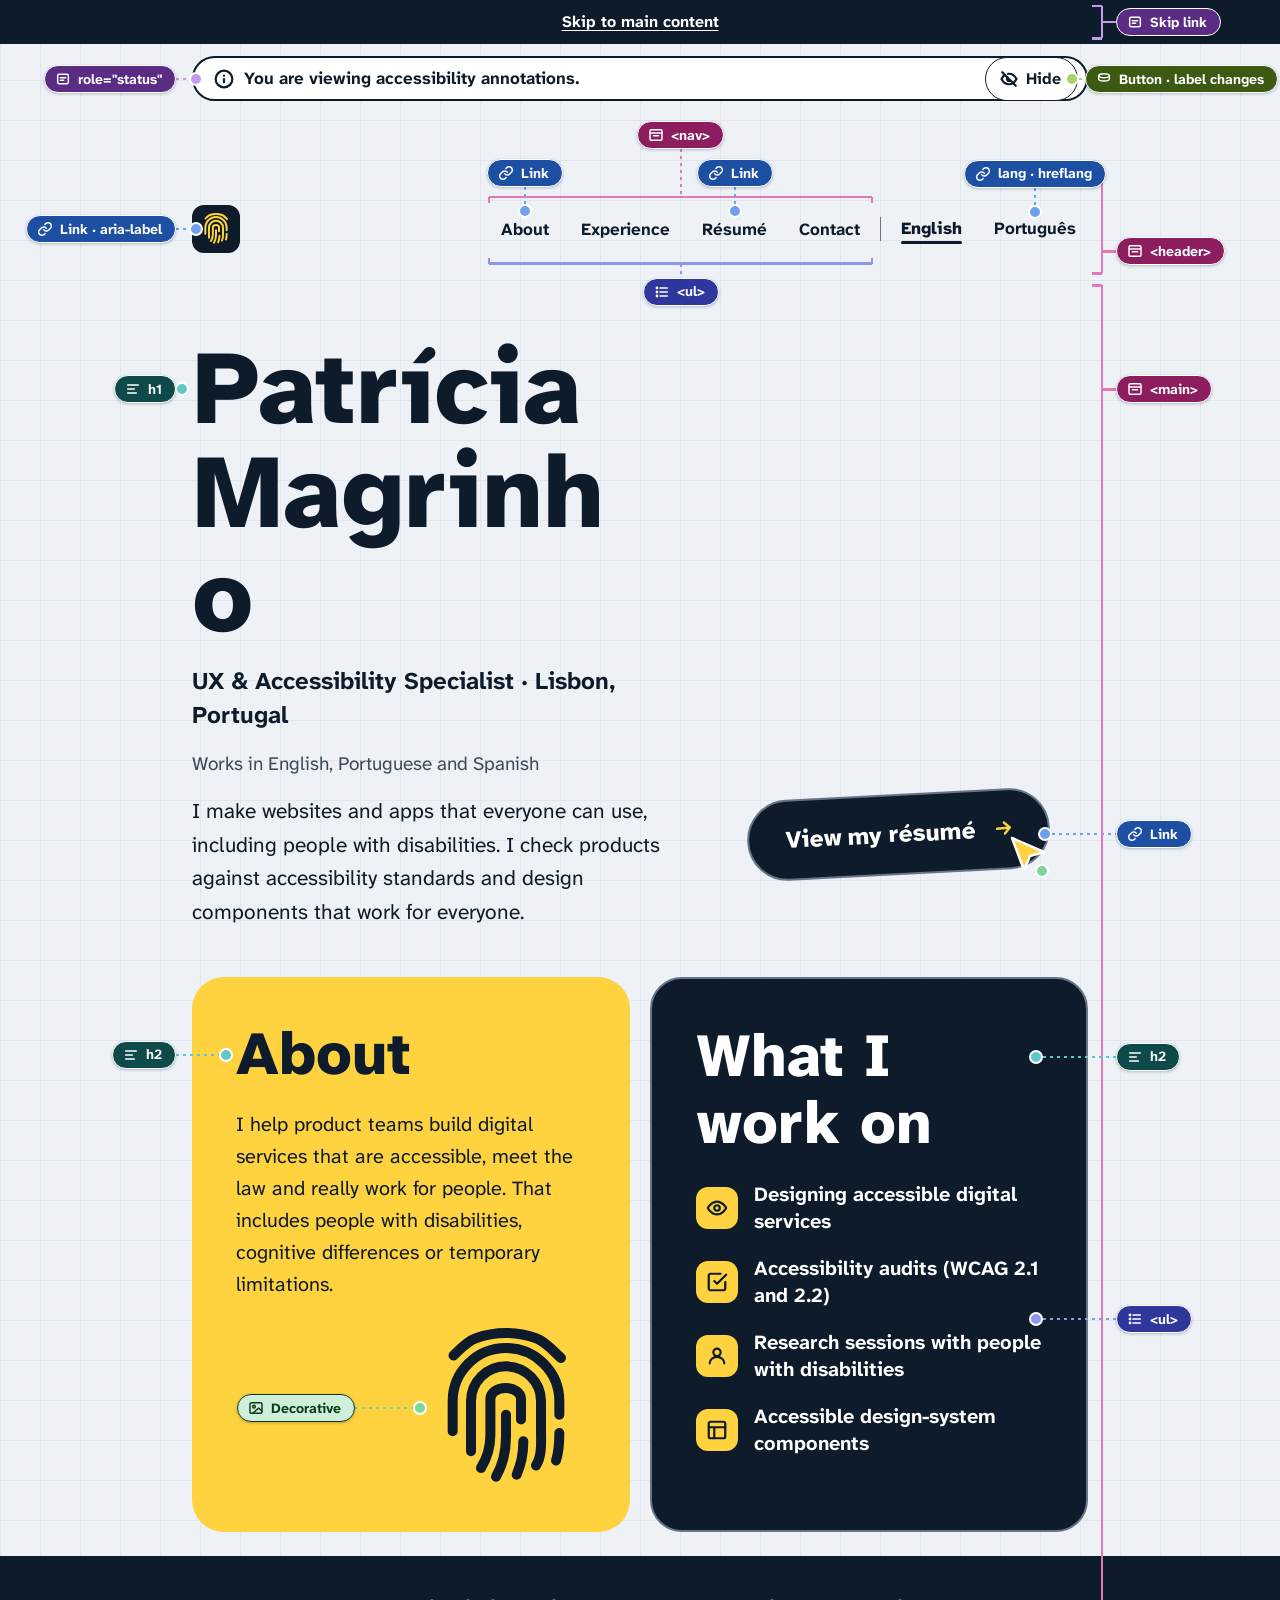
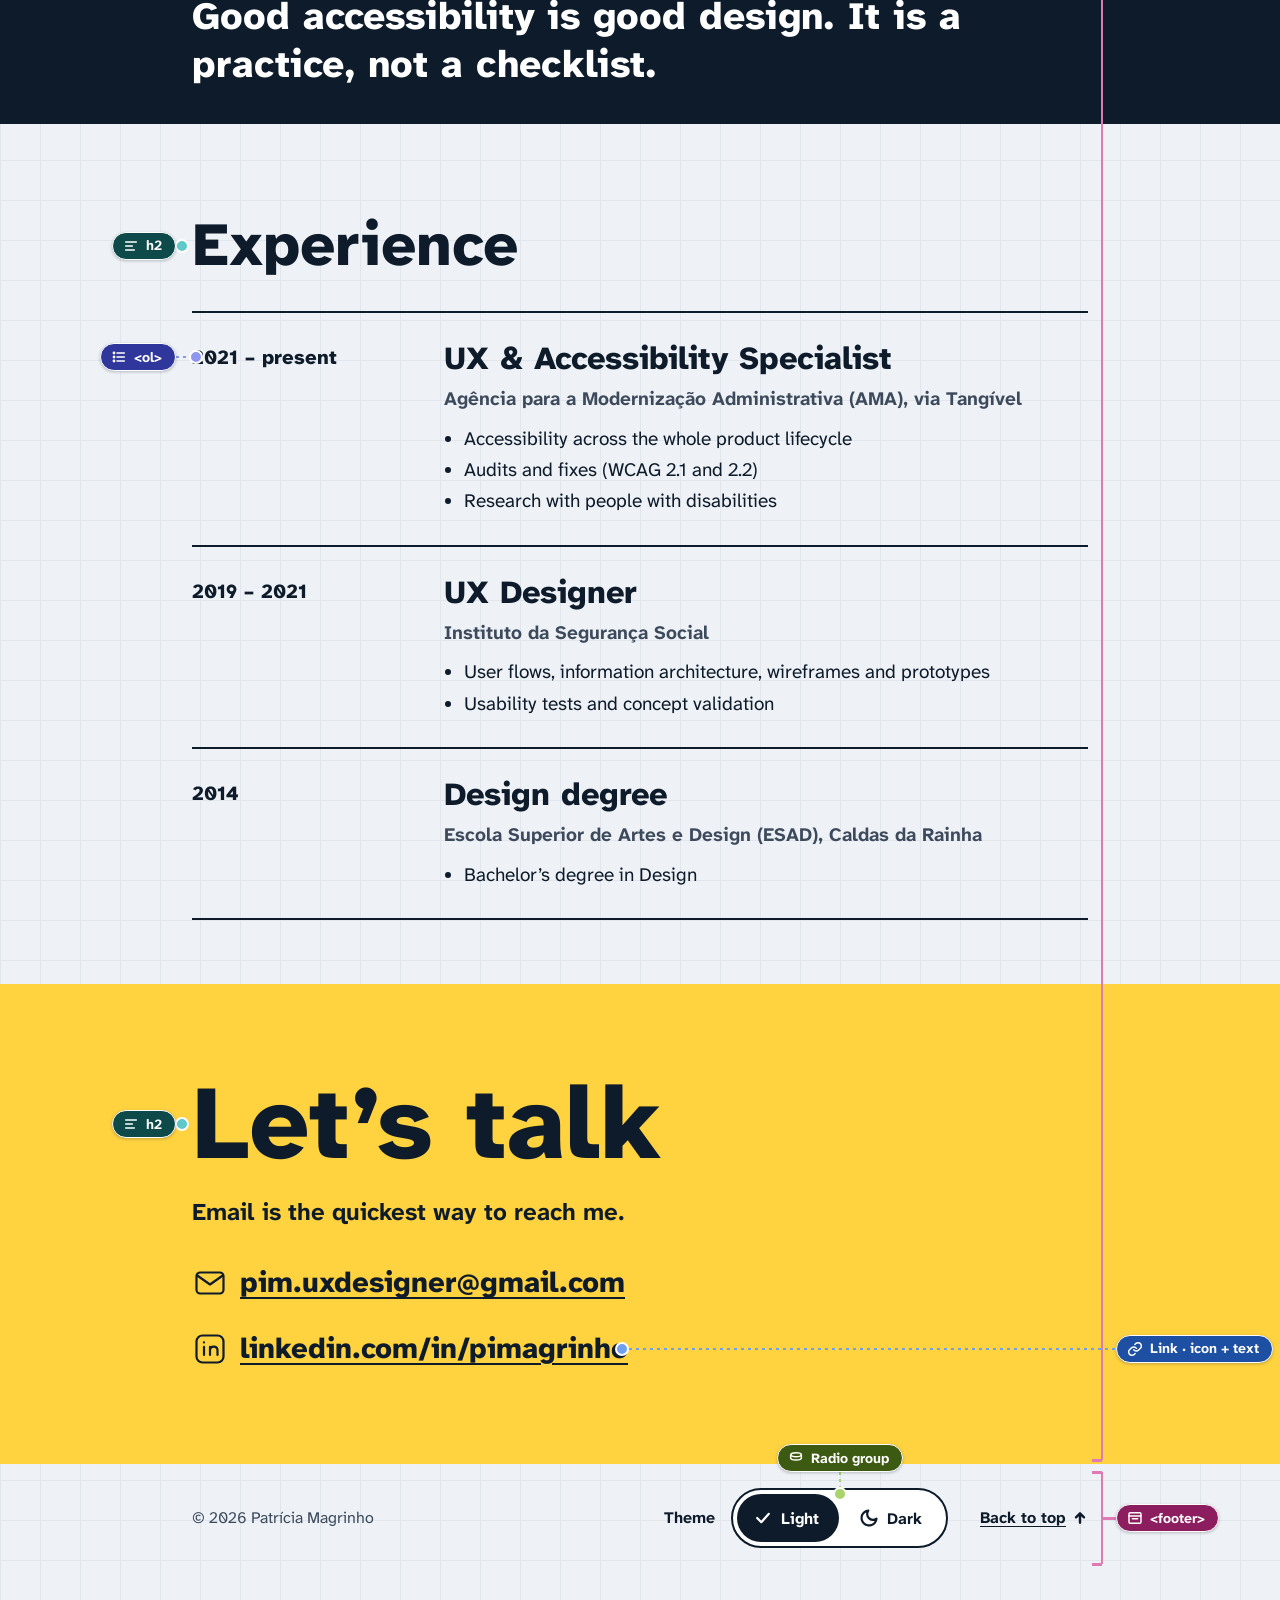
==== commit 98fc2c2b: "Anotações fiéis ao Figma (camada 60:1290 e frame mobile 57:1576) - js/annotations.js: uma camada ari" ====
--- a/index.html
+++ b/index.html
@@ -16,32 +16,34 @@
   <script>(function(){var d=document.documentElement;d.classList.add('js');function g(k){try{return localStorage.getItem(k)}catch(e){return null}}var m=window.matchMedia||function(){return{matches:false}};var t=g('pim-theme');if(t!=='light'&&t!=='dark')t=m('(prefers-color-scheme: dark)').matches?'dark':'light';d.setAttribute('data-theme',t);var a=g('pim-annotations');if(a?a==='on':m('(min-width: 80em)').matches)d.classList.add('anno-on');})();</script>
   <link rel="stylesheet" href="css/site.css">
   <script src="js/site.js" defer></script>
+  <script src="js/annotations.js" defer></script>
+  <script type="application/json" id="anno-spec">{"desktop":[{"m":"bracket","sel":".skip-bar","l":"Skip link","t":"note","it":6,"ib":6},{"m":"left","sel":".anno-pill","l":"role=\"status\"","t":"note","dx":4},{"m":"right","sel":".anno-btn","l":"Button · label changes","t":"button"},{"m":"hb-top","sel":".nav-list","l":"<nav>","t":"landmark"},{"m":"top","sel":".nav-list li:nth-child(1) a","l":"Link","t":"link"},{"m":"top","sel":".nav-list li:nth-child(3) a","l":"Link","t":"link"},{"m":"top","sel":".lang-list li:nth-child(2) a","l":"lang · hreflang","t":"link"},{"m":"bracket","sel":".site-header","l":"<header>","t":"landmark","tsel":".logo","toff":-16,"ib":8,"stub":70},{"m":"hb-bottom","sel":".nav-list","l":"<ul>","t":"list"},{"m":"left","sel":".logo-badge","l":"Link · aria-label","t":"link","dx":4},{"m":"left","sel":"main h1","l":"h1","t":"heading","y":"line"},{"m":"right","sel":".cta","l":"Link","t":"link"},{"m":"dot","sel":".cta-cursor","t":"image","fx":34,"fy":36},{"m":"bracket","sel":"main","l":"<main>","t":"landmark","it":4,"ib":4,"ssel":"main h1"},{"m":"left","sel":"#about, #r-contact","l":"h2","t":"heading","y":"line"},{"m":"near-left","sel":".about-mark","l":"Decorative","t":"image"},{"m":"right","sel":"#work, #r-focus","l":"h2","t":"heading","y":"line"},{"m":"right","sel":".work-list","l":"<ul>","t":"list"},{"m":"left","sel":"#experience, #r-exp","l":"h2","t":"heading","y":"line"},{"m":"left","sel":".timeline","l":"<ol>","t":"list","dx":4,"ysel":".year","y":"line"},{"m":"left","sel":"#r-edu","l":"h2","t":"heading","y":"line"},{"m":"left","sel":".edu-list","l":"<ul>","t":"list","dx":4,"ysel":".edu-name","y":"line"},{"m":"left","sel":"#r-skills","l":"h2","t":"heading","y":"line"},{"m":"left","sel":"#contact","l":"h2","t":"heading","y":"line"},{"m":"right","sel":".contact-links li:last-child a","l":"Link · icon + text","t":"link"},{"m":"top","sel":".theme-options","l":"Radio group","t":"button","len":22},{"m":"bracket","sel":".site-footer","l":"<footer>","t":"landmark","it":8,"ib":8}],"mobile":[{"sel":".site-header","where":"prepend","chips":[["<header>","landmark"]]},{"sel":".header-navs","chips":[["<nav>","landmark"],["<ul>","list"],["Link ×4","link"]]},{"sel":"main h1","chips":[["h1","heading"]]},{"sel":".cta","chips":[["Link","link"]]},{"sel":"#about, #r-contact","chips":[["h2","heading"]]},{"sel":".about-mark","chips":[["Decorative","image"]]},{"sel":"#work, #r-focus","chips":[["h2","heading"]]},{"sel":".work-list","chips":[["<ul>","list"]]},{"sel":"#experience, #r-exp","chips":[["h2","heading"]]},{"sel":".timeline","chips":[["<ol>","list"]]},{"sel":"#r-edu","chips":[["h2","heading"]]},{"sel":"#r-skills","chips":[["h2","heading"]]},{"sel":"#contact","chips":[["h2","heading"]]},{"sel":".contact-links","chips":[["Link","link"]]},{"sel":".site-footer","where":"prepend","chips":[["<footer>","landmark"]],"cls":"a11y-footer-row"},{"sel":".theme","chips":[["Radio group","button"]],"cls":"a11y-radio-row"}]}</script>
 </head>
 <body>
   <div class="skip-bar on-ink" id="top">
-    <a href="#main" class="anno-skip" data-a11y="Skip link" data-a11y-t="note">Skip to main content</a>
+    <a href="#main" class="anno-skip">Skip to main content</a>
   </div>
 
   <div class="anno-row wrap">
     <div class="anno-pill">
-      <p class="anno-msg" data-a11y="role=&quot;status&quot;" data-a11y-t="note" data-a11y-sm="-"><span class="icon i-info" aria-hidden="true"></span><span id="anno-status" role="status" data-on="You are viewing accessibility annotations." data-off="Accessibility annotations are hidden.">You are viewing accessibility annotations.</span></p>
-      <button type="button" class="anno-btn" id="anno-toggle" data-hide="Hide" data-show="Show" data-a11y="Button · label changes" data-a11y-t="button" data-a11y-pos="end" data-a11y-sm="-"><span class="icon i-eye-off" aria-hidden="true"></span><span class="icon i-eye" aria-hidden="true"></span><span><span class="anno-verb">Hide</span><span class="anno-rest"> accessibility annotations</span></span></button>
+      <p class="anno-msg"><span class="icon i-info" aria-hidden="true"></span><span id="anno-status" role="status" data-on="You are viewing accessibility annotations." data-off="Accessibility annotations are hidden.">You are viewing accessibility annotations.</span></p>
+      <button type="button" class="anno-btn" id="anno-toggle" data-hide="Hide" data-show="Show"><span class="icon i-eye-off" aria-hidden="true"></span><span class="icon i-eye" aria-hidden="true"></span><span><span class="anno-verb">Hide</span><span class="anno-rest"> accessibility annotations</span></span></button>
     </div>
   </div>
 
-  <header class="site-header wrap" data-a11y="&lt;header&gt;" data-a11y-t="landmark" data-a11y-pos="bleed">
-    <a class="logo" href="./" aria-label="Patrícia’s portfolio — home" data-a11y="Link · aria-label" data-a11y-t="link" data-a11y-sm="-"><span class="logo-badge"><img src="assets/icons/fingerprint.svg" width="32" height="32" alt=""></span></a>
+  <header class="site-header wrap">
+    <a class="logo" href="./" aria-label="Patrícia’s portfolio — home"><span class="logo-badge"><img src="assets/icons/fingerprint.svg" width="32" height="32" alt=""></span></a>
     <div class="header-navs">
-      <nav aria-label="Main" data-a11y="&lt;nav&gt; · &lt;ul&gt; · 4 links" data-a11y-t="landmark" data-a11y-pos="top">
+      <nav aria-label="Main">
         <ul class="nav-list">
           <li><a href="#about">About</a></li>
           <li><a href="#experience">Experience</a></li>
-          <li><a href="resume.html" hreflang="pt-PT">Résumé</a></li>
+          <li><a href="resume.html">Résumé</a></li>
           <li><a href="#contact">Contact</a></li>
         </ul>
       </nav>
       <span class="header-sep" aria-hidden="true"></span>
-      <nav aria-label="Language" data-a11y="lang · hreflang" data-a11y-t="link" data-a11y-pos="top" data-a11y-sm="-">
+      <nav aria-label="Language">
         <ul class="lang-list">
           <li><a href="./" hreflang="en" lang="en" aria-current="page">English</a></li>
           <li><a href="pt/" hreflang="pt-PT" lang="pt-PT">Português</a></li>
@@ -50,29 +52,29 @@
     </div>
   </header>
 
-  <main id="main" tabindex="-1" data-a11y="&lt;main&gt;" data-a11y-t="landmark" data-a11y-pos="bleed" data-a11y-sm="-">
+  <main id="main" tabindex="-1">
     <div class="hero wrap">
       <div class="hero-intro">
-        <h1 data-a11y="h1" data-a11y-t="heading">Patrícia Magrinho</h1>
+        <h1>Patrícia Magrinho</h1>
         <p class="role">UX &amp; Accessibility Specialist · Lisbon, Portugal</p>
         <p class="langs">Works in English, Portuguese and Spanish</p>
         <p class="bio">I make websites and apps that everyone can use, including people with disabilities. I check products against accessibility standards and design components that work for everyone.</p>
       </div>
-      <div class="cta-area" data-a11y="Link" data-a11y-t="link" data-a11y-pos="top">
-        <a class="cta" hreflang="pt-PT" href="resume.html">View my résumé<span class="icon i-arrow" aria-hidden="true"></span></a>
-        <span class="cta-cursor" data-a11y="Decorative · alt=&quot;&quot;" data-a11y-t="image" data-a11y-pos="end" data-a11y-sm="-"><img src="assets/icons/cursor.svg" width="40" height="44" alt=""></span>
+      <div class="cta-area">
+        <a class="cta" href="resume.html">View my résumé<span class="icon i-arrow" aria-hidden="true"></span></a>
+        <span class="cta-cursor"><img src="assets/icons/cursor.svg" width="40" height="44" alt=""></span>
       </div>
     </div>
 
     <div class="cards wrap">
       <section class="card card-about on-accent" aria-labelledby="about">
-        <h2 id="about" data-a11y="h2" data-a11y-t="heading" data-a11y-pos="top">About</h2>
+        <h2 id="about">About</h2>
         <p>I help product teams build digital services that are accessible, meet the law and really work for people. That includes people with disabilities, cognitive differences or temporary limitations.</p>
         <span class="icon i-fingerprint about-mark" aria-hidden="true"></span>
       </section>
       <section class="card card-work on-ink" aria-labelledby="work">
-        <h2 id="work" data-a11y="h2" data-a11y-t="heading" data-a11y-pos="top">What I work on</h2>
-        <ul class="work-list" data-a11y="&lt;ul&gt; · 4 items" data-a11y-t="list" data-a11y-pos="top-end">
+        <h2 id="work">What I work on</h2>
+        <ul class="work-list">
           <li><span class="work-ico"><span class="icon i-eye" aria-hidden="true"></span></span>Designing accessible digital services</li>
           <li><span class="work-ico"><span class="icon i-check-sq" aria-hidden="true"></span></span>Accessibility audits (WCAG 2.1 and 2.2)</li>
           <li><span class="work-ico"><span class="icon i-person" aria-hidden="true"></span></span>Research sessions with people with disabilities</li>
@@ -86,8 +88,8 @@
     </div>
 
     <section class="experience wrap" aria-labelledby="experience">
-      <h2 id="experience" data-a11y="h2" data-a11y-t="heading">Experience</h2>
-      <ol class="timeline" data-a11y="&lt;ol&gt; · 3 items" data-a11y-t="list">
+      <h2 id="experience">Experience</h2>
+      <ol class="timeline">
         <li>
           <p class="year">2021 – present</p>
           <div class="job">
@@ -116,26 +118,26 @@
     </section>
 
     <section class="contact wrap on-accent" aria-labelledby="contact">
-      <h2 id="contact" data-a11y="h2" data-a11y-t="heading">Let’s talk</h2>
+      <h2 id="contact">Let’s talk</h2>
       <p class="lead">Email is the quickest way to reach me.</p>
-      <ul class="contact-links" data-a11y="Links · icon + text" data-a11y-t="link">
+      <ul class="contact-links">
         <li><a href="mailto:pim.uxdesigner@gmail.com"><span class="icon i-mail" aria-hidden="true"></span>pim.uxdesigner@gmail.com</a></li>
-        <li><a href="https://www.linkedin.com/in/pimagrinho/" lang="en"><span class="icon i-linkedin" aria-hidden="true"></span>linkedin.com/in/pimagrinho</a></li>
+        <li><a href="https://www.linkedin.com/in/pimagrinho/"><span class="icon i-linkedin" aria-hidden="true"></span>linkedin.com/in/pimagrinho</a></li>
       </ul>
     </section>
   </main>
 
-  <footer class="site-footer wrap" data-a11y="&lt;footer&gt;" data-a11y-t="landmark" data-a11y-pos="bleed">
+  <footer class="site-footer wrap">
     <p class="copy">© 2026 Patrícia Magrinho</p>
     <div class="footer-tools">
-      <fieldset class="theme" data-a11y="Radio group · &lt;fieldset&gt;" data-a11y-t="button" data-a11y-pos="top">
+      <fieldset class="theme">
         <legend>Theme</legend>
         <div class="theme-options">
           <label class="theme-opt"><input type="radio" name="theme" value="light"><span class="icon i-check" aria-hidden="true"></span><span class="icon i-sun" aria-hidden="true"></span>Light</label>
           <label class="theme-opt"><input type="radio" name="theme" value="dark"><span class="icon i-check" aria-hidden="true"></span><span class="icon i-moon" aria-hidden="true"></span>Dark</label>
         </div>
       </fieldset>
-      <a class="to-top" href="#top" data-a11y="Link" data-a11y-t="link" data-a11y-pos="top-end" data-a11y-sm="-">Back to top<span class="icon i-up" aria-hidden="true"></span></a>
+      <a class="to-top" href="#top">Back to top<span class="icon i-up" aria-hidden="true"></span></a>
     </div>
   </footer>
 </body>
--- a/css/site.css
+++ b/css/site.css
@@ -68,7 +68,7 @@
   --skip-bg: #172A40;
 }
 @media (min-width: 40em)  { :root { --gutter: 2.5rem; } }
-@media (min-width: 80em)  { :root { --gutter: max(11rem, (100vw - var(--content)) / 2); } }
+@media (min-width: 80em)  { :root { --gutter: max(12rem, (100vw - var(--content)) / 2); } }
 
 /* ---------- Base ---------- */
 *, *::before, *::after { box-sizing: border-box; }
@@ -164,7 +164,15 @@
 html:not(.anno-on) .anno-btn .i-eye-off { display: none; }
 html.anno-on .anno-rest { position: absolute; width: 1px; height: 1px; overflow: hidden; clip-path: inset(50%); white-space: nowrap; }
 @media (max-width: 39.99em) {
-  .anno-pill { border-radius: 1.25rem; }
+  /* Figma 57:1576: message and Hide button stay side by side */
+  .anno-pill { border-radius: 1.25rem; flex-wrap: nowrap; padding: 0.75rem 0.625rem 0.75rem 1.25rem; }
+  .anno-msg { flex: 1 1 0; min-width: 0; }
+  html.anno-on .anno-btn { flex: none; }
+}
+/* Figma 57:766: the 44px Hide button fills the pill's height (pill = 45px, button flush, 10px from the right) */
+@media (min-width: 40em) {
+  html.anno-on .anno-pill { padding: 0 0.5rem 0 1.25rem; }
+  html.anno-on .anno-btn { margin-block: -1.5px; }
 }
 
 /* ---------- Header ---------- */
@@ -189,6 +197,11 @@
 .lang-list a::after { content: ""; display: block; width: 100%; height: 3px; border-radius: 2px; background: transparent; }
 .lang-list a[aria-current="page"] { font-weight: 800; }
 .lang-list a[aria-current="page"]::after { background: currentColor; }
+@media (min-width: 48em) {
+  /* Figma 57:767: logo link 48×64, nav links padding 14 × 12 (48px high) */
+  .logo { min-height: 4rem; align-items: center; }
+  .nav-list a { padding: 0.875rem 0.75rem; }
+}
 @media (max-width: 47.99em) {
   .header-sep { display: none; }
   .nav-list a { border: 2px solid var(--border); border-radius: 999px; padding: 0.625rem 1rem; }
@@ -238,7 +251,7 @@
 
 /* ---------- Statement ---------- */
 .statement { background: var(--ink-bg); color: var(--ink-fg); padding-block: 2.25rem; }
-.statement p { font-weight: 800; font-size: clamp(1.625rem, 1.2rem + 1.5vw, 2.5rem); line-height: 1.25; max-width: var(--content); }
+.statement p { font-weight: 800; font-size: clamp(1.625rem, 1.2rem + 1.5vw, 2.5rem); line-height: 1.25; }
 
 /* ---------- Experience ---------- */
 .experience { padding-top: 5.5rem; padding-bottom: 4rem; display: grid; gap: 2rem; }
@@ -251,6 +264,29 @@
 .org { font-weight: 700; color: var(--muted); }
 .job ul { list-style: disc; padding-left: 1.25rem; line-height: 1.65; }
 @media (min-width: 48em) { .timeline > li { grid-template-columns: 13.75rem minmax(0, 1fr); } }
+
+/* ---------- Résumé page ---------- */
+.resume-hero { padding-bottom: 2rem; }
+.resume-block { padding-top: 3rem; padding-bottom: 3rem; }
+.facts { display: grid; gap: 1rem; margin: 0; }
+.facts div { display: grid; gap: 0.125rem; }
+.facts dt { font-weight: 700; font-size: 1rem; }
+.facts dd { margin: 0; font-size: 1.25rem; font-weight: 800; overflow-wrap: anywhere; }
+.facts a { display: inline-block; padding-block: 0.375rem; }
+.edu-list { list-style: none; border-top: 2px solid var(--text); }
+.edu-list > li { padding-block: 1.25rem; border-bottom: 2px solid var(--text); display: grid; gap: 0.25rem; }
+.edu-name { font-weight: 800; font-size: 1.375rem; line-height: 1.3; }
+.skills { display: grid; gap: 1.25rem; }
+.skill { background: var(--surface); border: 2px solid var(--border); border-radius: 1.5rem; padding: 1.5rem; display: grid; gap: 0.75rem; align-content: start; }
+.skill h3 { font-size: 1.5rem; }
+.skill ul { list-style: disc; padding-left: 1.25rem; line-height: 1.65; }
+@media (min-width: 60em) { .skills { grid-template-columns: repeat(3, minmax(0, 1fr)); } }
+
+/* ---------- 404 ---------- */
+.notfound { padding-bottom: 6rem; align-items: start; }
+.notfound h2 { font-size: clamp(2rem, 1.5rem + 2vw, 3rem); }
+.notfound .cta { transform: none; font-size: 1.25rem; padding: 1rem 1.5rem; }
+@media (min-width: 64em) { .notfound { grid-template-columns: 1fr 1fr; } }
 
 /* ---------- Contact ---------- */
 .contact { background: var(--contact-bg); color: var(--contact-fg); --link: var(--contact-fg); --focus: var(--contact-fg); padding-block: 5.5rem; display: grid; gap: 1.25rem; }
@@ -275,6 +311,10 @@
 .theme-opt:has(input:checked) .i-sun, .theme-opt:has(input:checked) .i-moon { display: none; }
 .theme-opt:has(input:focus-visible) { outline: 3px solid var(--focus); outline-offset: 3px; }
 .theme-opt:hover:not(:has(input:checked)) { text-decoration: underline; }
+@media (max-width: 47.99em) {
+  .footer-tools { display: contents; }
+  .theme { order: -1; flex: 0 0 100%; }
+}
 .to-top { display: inline-flex; align-items: center; gap: 0.375rem; min-height: 2.75rem; font-weight: 700; font-size: 1rem; }
 .to-top .icon { --s: 1rem; }
 @media (forced-colors: active) {
@@ -282,94 +322,81 @@
 }
 
 /* =========================================================================
-   Accessibility annotations (visual, demonstrative)
-   - Chips are CSS generated content with empty alt text: content: "x" / "".
-     Screen readers get the real semantics instead of the labels.
-   - ≥ 80em (1280px): chips in the page margin with a connector line.
-   - Smaller: chips inline above the element, no lines.
+   Accessibility annotations — reproduction of the Figma layer
+   "Anotações (aria-hidden)" (desktop node 60:1290) and mobile frame 57:1576.
+   Drawn by js/annotations.js inside ONE aria-hidden layer.
    ========================================================================= */
-html:not(.anno-on) [data-a11y]::before,
-html:not(.anno-on) [data-a11y]::after { content: none; }
-
-:where(.anno-on [data-a11y]) { position: relative; }
-.anno-on [data-a11y]::before {
-  content: attr(data-a11y);
-  content: attr(data-a11y) / "";
-  display: block; width: max-content; max-width: 100%;
-  margin: 0 0 0.5rem; padding: 0.1875rem 0.625rem;
-  font: 700 0.8125rem/1.35 var(--font);
+
+/* Label ("Pílula"): 28px high, padding 5/13/5/10, gap 7, 16px icon, Bold 14 */
+.a11y-chip {
+  position: absolute; z-index: 3;
+  display: inline-flex; align-items: center; gap: 7px;
+  height: 28px; padding: 5px 13px 5px 10px; box-sizing: border-box;
+  font: 700 14px/1.2 var(--font); white-space: nowrap;
   color: var(--chip-fg); background: var(--chip-bg);
-  border-radius: 999px; outline: 1.5px solid #FFFFFF; outline-offset: 0;
+  border: 1.5px solid #FFFFFF; border-radius: 999px;
   box-shadow: 0 1px 3px rgba(13, 27, 42, .25);
-  white-space: nowrap; text-align: left; text-decoration: none;
-  pointer-events: none; transform: none;
-}
-@media (forced-colors: active) { .anno-on [data-a11y]::before { border: 1px solid CanvasText; } }
-
-/* Chip types — A11yAnnotation v1.4 colours, text ≥ 7:1 inside each chip */
-[data-a11y-t="link"]     { --chip-bg: #1D4FA3; --chip-fg: #FFFFFF; --chip-line: #6FA0F0; }
-[data-a11y-t="landmark"] { --chip-bg: #8C1D5E; --chip-fg: #FFFFFF; --chip-line: #E07AB4; }
-[data-a11y-t="heading"]  { --chip-bg: #0E4A4A; --chip-fg: #FFFFFF; --chip-line: #5FC8C8; }
-[data-a11y-t="image"]    { --chip-bg: #CFEFD9; --chip-fg: #0B3A1C; --chip-line: #7BD69B; }
-[data-a11y-t="list"]     { --chip-bg: #30379C; --chip-fg: #FFFFFF; --chip-line: #8F96F0; }
-[data-a11y-t="button"]   { --chip-bg: #3D5A12; --chip-fg: #FFFFFF; --chip-line: #A8D46A; }
-[data-a11y-t="note"]     { --chip-bg: #5B2C83; --chip-fg: #FFFFFF; --chip-line: #C49BEA; }
-.anno-on [data-a11y-t="image"]::before { box-shadow: 0 0 0 1px #0B3A1C; }
-
-/* Small screens: only chips flagged for mobile stay; flex rows get the chip on its own line */
+  pointer-events: none; user-select: none;
+}
+.a11y-chip-i {
+  width: 16px; height: 16px; flex: none; background-color: currentColor;
+  -webkit-mask: var(--ci) center / contain no-repeat; mask: var(--ci) center / contain no-repeat;
+}
+/* Type colours (A11yAnnotation v1.4) — label text ≥ 7:1 on every chip */
+.a11y-chip[data-t="link"]     { --chip-bg: #1D4FA3; --chip-fg: #FFFFFF; --ci: url("../assets/annotations/link.svg"); }
+.a11y-chip[data-t="landmark"] { --chip-bg: #8C1D5E; --chip-fg: #FFFFFF; --ci: url("../assets/annotations/landmark.svg"); }
+.a11y-chip[data-t="heading"]  { --chip-bg: #0E4A4A; --chip-fg: #FFFFFF; --ci: url("../assets/annotations/heading.svg"); }
+.a11y-chip[data-t="list"]     { --chip-bg: #30379C; --chip-fg: #FFFFFF; --ci: url("../assets/annotations/list.svg"); }
+.a11y-chip[data-t="button"]   { --chip-bg: #3D5A12; --chip-fg: #FFFFFF; --ci: url("../assets/annotations/button.svg"); }
+.a11y-chip[data-t="note"]     { --chip-bg: #5B2C83; --chip-fg: #FFFFFF; --ci: url("../assets/annotations/note.svg"); }
+.a11y-chip[data-t="image"]    { --chip-bg: #CFEFD9; --chip-fg: #0B3A1C; --ci: url("../assets/annotations/image.svg"); border: 1px solid #0B3A1C; }
+
+/* Desktop overlay */
+.a11y-layer { position: absolute; left: 0; top: 0; width: 100%; overflow: clip; pointer-events: none; z-index: 5; }
+.a11y-layer > span:not(.a11y-chip) { position: absolute; display: block; }
+/* Connector: 2px, dash 3 / gap 4 */
+.a11y-dash-h { background: repeating-linear-gradient(90deg, var(--c) 0 3px, transparent 3px 7px); }
+.a11y-dash-v { background: repeating-linear-gradient(180deg, var(--c) 0 3px, transparent 3px 7px); }
+/* Bracket ("parêntese"): solid 2.5px */
+.a11y-solid { background: var(--c); }
+/* End point ("ponto"): 12px, white 2px stroke */
+.a11y-dot { box-sizing: border-box; background: var(--c); border: 2px solid #FFFFFF; border-radius: 50%; z-index: 2; }
+
+/* Mobile / tablet: rows of labels above elements, no lines (Figma 57:1576) */
+.a11y-inline { display: none; }
 @media (max-width: 79.99em) {
-  .anno-on [data-a11y-sm]::before { content: attr(data-a11y-sm); content: attr(data-a11y-sm) / ""; }
-  .anno-on [data-a11y-sm="-"]::before { display: none; }
-  .anno-on .site-header[data-a11y]::before,
-  .anno-on .site-footer[data-a11y]::before,
-  .anno-on .header-navs[data-a11y]::before { flex: 0 0 100%; max-width: max-content; margin-right: 100%; }
-  .anno-on .site-footer[data-a11y]::before { margin-bottom: 0; }
-  .anno-on .header-navs[data-a11y]::before { margin-bottom: 0; }
-  .anno-on .anno-skip::before { display: none; }
-}
-
-/* Desktop: chips move into the margin, with a connector line */
+  /* 8px between a label row and its element (Figma 57:1576): cancel the container's own gap (--g) */
+  .anno-on .a11y-inline {
+    display: flex; flex-wrap: wrap; gap: 6px; margin: 0 0 calc(8px - var(--g, 0px));
+    flex: 0 0 100%; grid-column: 1 / -1; width: 100%;
+  }
+  .anno-on .a11y-inline .a11y-chip { position: static; }
+  .hero-intro, .site-header, .site-footer { --g: 1rem; }
+  .card, .contact { --g: 1.25rem; }
+  .card-work { --g: 1.5rem; }
+  .experience { --g: 2rem; }
+  .anno-on .a11y-inline.a11y-footer-row { margin-bottom: calc(12px - var(--g)); }
+  .anno-on .a11y-inline.a11y-footer-row { order: -3; }
+}
+@media (max-width: 47.99em) {
+  .anno-on .a11y-inline.a11y-radio-row { order: -2; margin-bottom: calc(12px - var(--g)); }
+}
+
+@media (forced-colors: active) {
+  .a11y-chip { border-color: CanvasText; forced-color-adjust: none; }
+  .a11y-solid, .a11y-dot { forced-color-adjust: none; }
+}
+
+/* Desktop: room for the labels that sit above the header and footer (Figma header pt 96) */
 @media (min-width: 80em) {
-  .anno-on [data-a11y]::before {
-    position: absolute; margin: 0; z-index: 2; max-width: none;
-    top: var(--chip-top, 0);
-    right: calc(100% + var(--chip-gap, 1.75rem));
-  }
-  .anno-on [data-a11y]::after {
-    content: ""; position: absolute; z-index: 1; pointer-events: none;
-    top: calc(var(--chip-top, 0px) + 0.8rem); right: 100%;
-    width: var(--chip-gap, 1.75rem); height: 0;
-    border-top: 2px solid var(--chip-line);
-  }
-  /* Full-bleed landmarks: chip sits at the content edge + bracket spanning the landmark */
-  .anno-on [data-a11y-pos="bleed"]::before { right: calc(100% - var(--gutter) + 2.75rem); }
-  .anno-on [data-a11y-pos="bleed"]::after {
-    top: 0; bottom: 0; right: auto; left: calc(var(--gutter) - 2rem);
-    width: 0.625rem; height: auto;
-    border: 2px solid var(--chip-line); border-right: 0; border-radius: 6px 0 0 6px;
-  }
-  /* Elements away from the left edge: chip sits above them, small vertical tick */
-  .anno-on [data-a11y-pos="top"]::before { right: auto; left: 0; top: auto; bottom: calc(100% + 0.75rem); }
-  .anno-on [data-a11y-pos="top"]::after {
-    top: auto; right: auto; left: 1rem; bottom: 100%;
-    width: 0; height: 0.75rem; border-top: 0; border-left: 2px solid var(--chip-line);
-  }
-  .anno-on [data-a11y-pos="top-end"]::before { right: 0; left: auto; top: auto; bottom: calc(100% + 0.75rem); }
-  .anno-on [data-a11y-pos="top-end"]::after {
-    top: auto; right: 1rem; left: auto; bottom: 100%;
-    width: 0; height: 0.75rem; border-top: 0; border-left: 2px solid var(--chip-line);
-  }
-  .anno-on [data-a11y-pos="end"]::before { right: auto; left: calc(100% + 1rem); top: 50%; transform: translateY(-50%); }
-  .anno-on [data-a11y-pos="end"]::after { top: 50%; right: auto; left: 100%; width: 1rem; }
-  /* Room for chips that sit above elements */
   .anno-on .site-header { padding-top: 6rem; }
-  .anno-on .site-footer { padding-top: 3.5rem; }
+  .anno-on .site-footer { padding-top: 1.5rem; }
 }
 
 /* ---------- Print ---------- */
 @media print {
   .skip-bar, .anno-row, .theme, .to-top, .cta-cursor { display: none !important; }
-  [data-a11y]::before, [data-a11y]::after { content: none !important; }
+  .a11y-layer, .a11y-inline { display: none !important; }
   body { background: #FFFFFF; color: #000000; }
   .statement, .card-work, .contact { background: #FFFFFF !important; color: #000000 !important; border: 1px solid #000000; }
   a[href^="http"]::after, a[href^="mailto"]::after { content: " (" attr(href) ")"; font-weight: 400; }
@@ -377,3 +404,6 @@
 
 /* Without JavaScript the two controls cannot work, so they are not shown */
 html:not(.js) .anno-row, html:not(.js) .theme { display: none; }
+
+/* Current page in the main navigation (aria-current is also exposed to screen readers) */
+.nav-list a[aria-current="page"] { font-weight: 800; text-decoration: underline; text-decoration-thickness: 3px; text-underline-offset: 0.35em; }
